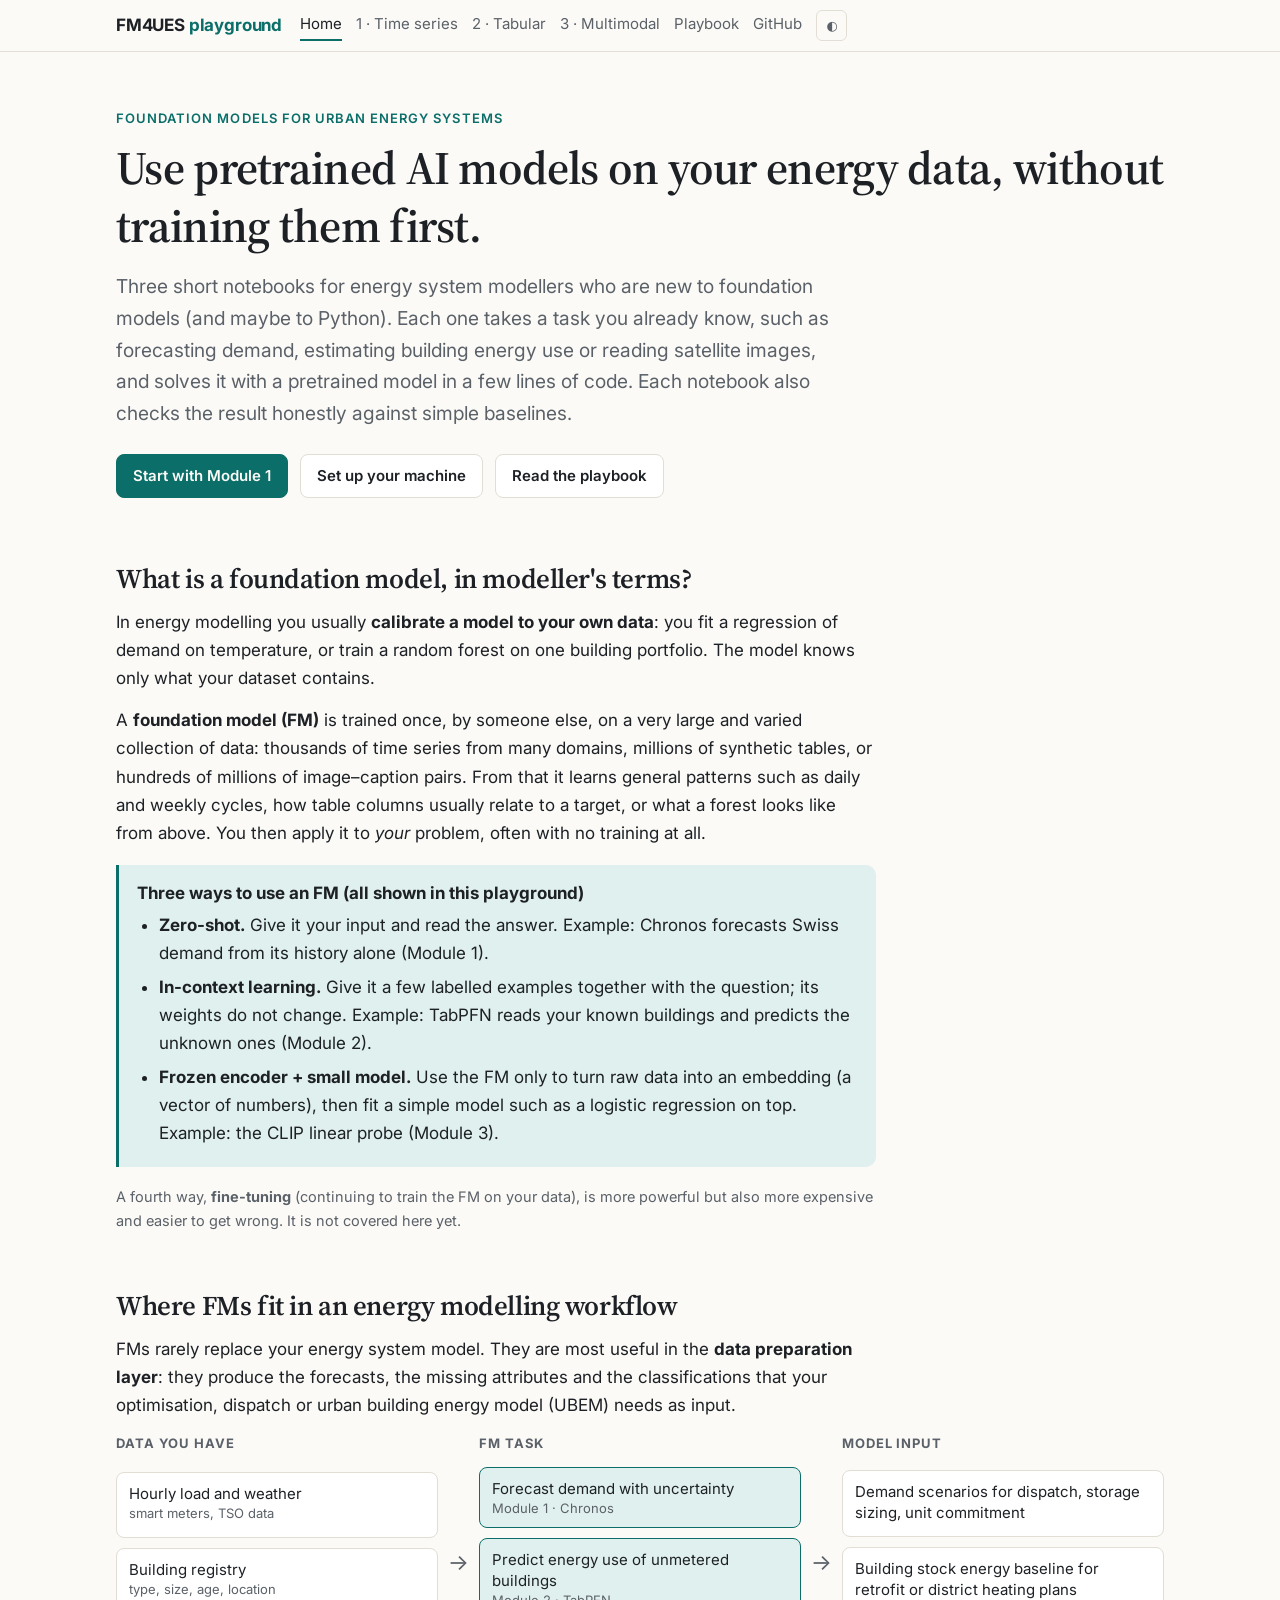
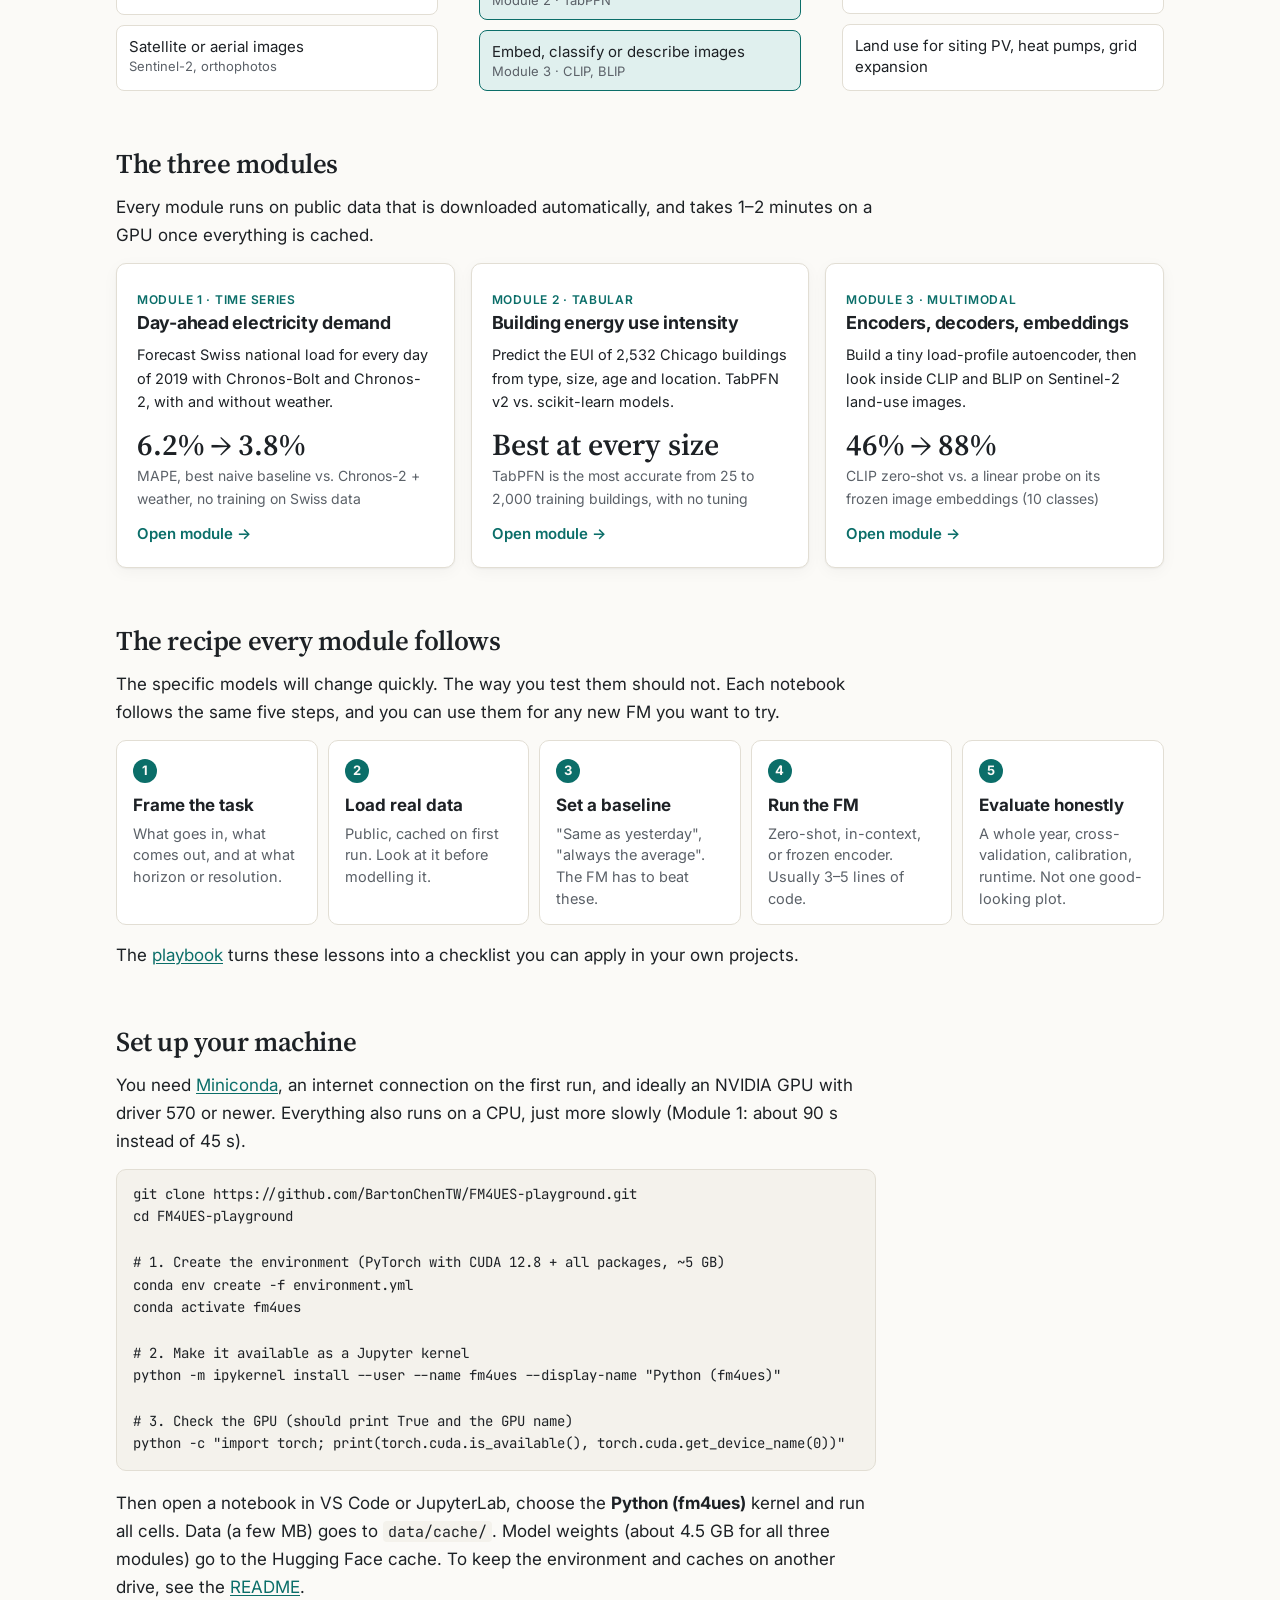
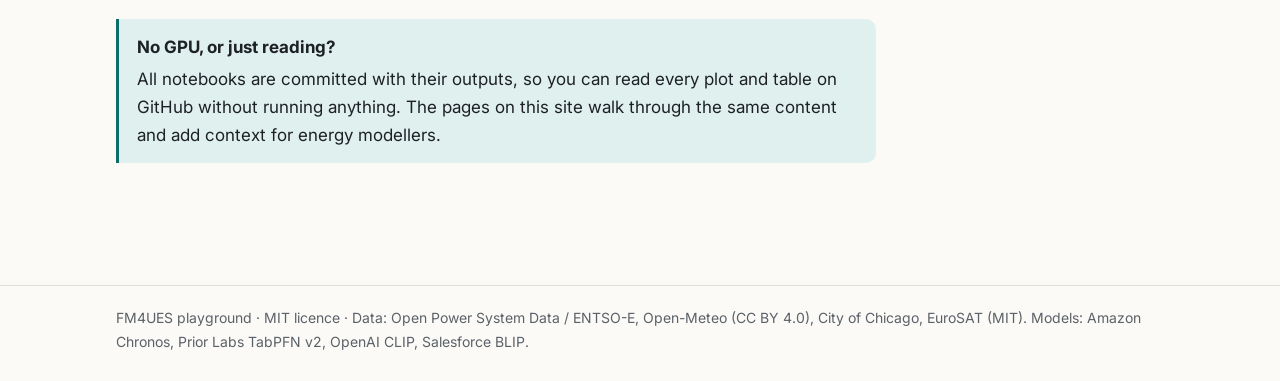
==== docs/index.html @ 411384bd "Add GitHub Pages site: guided walkthrough of all modules for energy system modellers - docs/index.ht" ====
<!doctype html>
<html lang="en">
<head>
<meta charset="utf-8">
<meta name="viewport" content="width=device-width, initial-scale=1">
<title>FM4UES Playground</title>
<meta name="description" content="A hands-on introduction to foundation models for energy system modellers: time-series forecasting, tabular prediction and multimodal encoders, with runnable notebooks on real energy data.">
<link rel="preconnect" href="https://fonts.googleapis.com">
<link rel="preconnect" href="https://fonts.gstatic.com" crossorigin>
<link href="https://fonts.googleapis.com/css2?family=Inter:wght@400;600;700&family=JetBrains+Mono:wght@400;600&family=Source+Serif+4:opsz,wght@8..60,600&display=swap" rel="stylesheet">
<link rel="stylesheet" href="assets/style.css">
<script src="assets/site.js"></script>
</head>
<body>

<header class="site-header">
  <div class="inner">
    <a class="brand" href="index.html">FM4UES <span>playground</span></a>
    <nav class="site-nav">
      <a href="index.html" aria-current="page">Home</a>
      <a href="module1.html">1 · Time series</a>
      <a href="module2.html">2 · Tabular</a>
      <a href="module3.html">3 · Multimodal</a>
      <a href="playbook.html">Playbook</a>
      <a class="gh" href="https://github.com/BartonChenTW/FM4UES-playground">GitHub</a>
      <button class="theme-toggle" type="button" aria-label="Toggle dark mode">◐</button>
    </nav>
  </div>
</header>

<main>

<div class="hero">
  <p class="eyebrow">Foundation models for urban energy systems</p>
  <h1>Use pretrained AI models on your energy data, without training them first.</h1>
  <p class="lede">
    Three short notebooks for energy system modellers who are new to foundation models (and maybe to Python).
    Each one takes a task you already know, such as forecasting demand, estimating building energy use or reading
    satellite images, and solves it with a pretrained model in a few lines of code. Each notebook also checks the
    result honestly against simple baselines.
  </p>
  <div class="actions">
    <a class="btn primary" href="module1.html">Start with Module 1</a>
    <a class="btn" href="#setup">Set up your machine</a>
    <a class="btn" href="playbook.html">Read the playbook</a>
  </div>
</div>

<section class="prose">
  <h2>What is a foundation model, in modeller's terms?</h2>
  <p>
    In energy modelling you usually <strong>calibrate a model to your own data</strong>: you fit a regression of demand
    on temperature, or train a random forest on one building portfolio. The model knows only what your dataset contains.
  </p>
  <p>
    A <strong>foundation model (FM)</strong> is trained once, by someone else, on a very large and varied collection of data:
    thousands of time series from many domains, millions of synthetic tables, or hundreds of millions of image–caption pairs.
    From that it learns general patterns such as daily and weekly cycles, how table columns usually relate to a target,
    or what a forest looks like from above. You then apply it to <em>your</em> problem, often with no training at all.
  </p>
  <div class="concept">
    <strong>Three ways to use an FM (all shown in this playground)</strong>
    <ul style="margin-bottom:0">
      <li><b>Zero-shot.</b> Give it your input and read the answer. Example: Chronos forecasts Swiss demand from its history alone (Module 1).</li>
      <li><b>In-context learning.</b> Give it a few labelled examples together with the question; its weights do not change. Example: TabPFN reads your known buildings and predicts the unknown ones (Module 2).</li>
      <li><b>Frozen encoder + small model.</b> Use the FM only to turn raw data into an embedding (a vector of numbers), then fit a simple model such as a logistic regression on top. Example: the CLIP linear probe (Module 3).</li>
    </ul>
  </div>
  <p class="muted small">
    A fourth way, <b>fine-tuning</b> (continuing to train the FM on your data), is more powerful but also more expensive and
    easier to get wrong. It is not covered here yet.
  </p>
</section>

<section>
  <h2>Where FMs fit in an energy modelling workflow</h2>
  <p class="prose">
    FMs rarely replace your energy system model. They are most useful in the <strong>data preparation layer</strong>:
    they produce the forecasts, the missing attributes and the classifications that your optimisation, dispatch or
    urban building energy model (UBEM) needs as input.
  </p>
  <div class="pipeline" role="img" aria-label="Raw data flows into foundation model tasks, which produce inputs for energy system models">
    <div class="col">
      <h4>Data you have</h4>
      <div class="box">Hourly load and weather<small>smart meters, TSO data</small></div>
      <div class="box">Building registry<small>type, size, age, location</small></div>
      <div class="box">Satellite or aerial images<small>Sentinel-2, orthophotos</small></div>
    </div>
    <div class="arrow">→</div>
    <div class="col">
      <h4>FM task</h4>
      <div class="box fm">Forecast demand with uncertainty<small>Module 1 · Chronos</small></div>
      <div class="box fm">Predict energy use of unmetered buildings<small>Module 2 · TabPFN</small></div>
      <div class="box fm">Embed, classify or describe images<small>Module 3 · CLIP, BLIP</small></div>
    </div>
    <div class="arrow">→</div>
    <div class="col">
      <h4>Model input</h4>
      <div class="box">Demand scenarios for dispatch, storage sizing, unit commitment</div>
      <div class="box">Building stock energy baseline for retrofit or district heating plans</div>
      <div class="box">Land use for siting PV, heat pumps, grid expansion</div>
    </div>
  </div>
</section>

<section>
  <h2>The three modules</h2>
  <p class="prose">Every module runs on public data that is downloaded automatically, and takes 1–2 minutes on a GPU once everything is cached.</p>
  <div class="grid cols-3">
    <a class="card" href="module1.html">
      <span class="tag">Module 1 · Time series</span>
      <h3>Day-ahead electricity demand</h3>
      <p class="small">Forecast Swiss national load for every day of 2019 with Chronos-Bolt and Chronos-2, with and without weather.</p>
      <div class="stat">6.2% → 3.8%</div>
      <div class="stat-label">MAPE, best naive baseline vs. Chronos-2 + weather, no training on Swiss data</div>
      <div class="more">Open module →</div>
    </a>
    <a class="card" href="module2.html">
      <span class="tag">Module 2 · Tabular</span>
      <h3>Building energy use intensity</h3>
      <p class="small">Predict the EUI of 2,532 Chicago buildings from type, size, age and location. TabPFN v2 vs. scikit-learn models.</p>
      <div class="stat">Best at every size</div>
      <div class="stat-label">TabPFN is the most accurate from 25 to 2,000 training buildings, with no tuning</div>
      <div class="more">Open module →</div>
    </a>
    <a class="card" href="module3.html">
      <span class="tag">Module 3 · Multimodal</span>
      <h3>Encoders, decoders, embeddings</h3>
      <p class="small">Build a tiny load-profile autoencoder, then look inside CLIP and BLIP on Sentinel-2 land-use images.</p>
      <div class="stat">46% → 88%</div>
      <div class="stat-label">CLIP zero-shot vs. a linear probe on its frozen image embeddings (10 classes)</div>
      <div class="more">Open module →</div>
    </a>
  </div>
</section>

<section>
  <h2>The recipe every module follows</h2>
  <p class="prose">
    The specific models will change quickly. The way you test them should not. Each notebook follows the same five steps,
    and you can use them for any new FM you want to try.
  </p>
  <div class="flow">
    <div class="step"><b>Frame the task</b><span>What goes in, what comes out, and at what horizon or resolution.</span></div>
    <div class="step"><b>Load real data</b><span>Public, cached on first run. Look at it before modelling it.</span></div>
    <div class="step"><b>Set a baseline</b><span>"Same as yesterday", "always the average". The FM has to beat these.</span></div>
    <div class="step"><b>Run the FM</b><span>Zero-shot, in-context, or frozen encoder. Usually 3–5 lines of code.</span></div>
    <div class="step"><b>Evaluate honestly</b><span>A whole year, cross-validation, calibration, runtime. Not one good-looking plot.</span></div>
  </div>
  <p class="prose" style="margin-top:16px">The <a href="playbook.html">playbook</a> turns these lessons into a checklist you can apply in your own projects.</p>
</section>

<section id="setup" class="prose">
  <h2>Set up your machine</h2>
  <p>
    You need <a href="https://docs.conda.io/en/latest/miniconda.html">Miniconda</a>, an internet connection on the first run, and ideally an
    NVIDIA GPU with driver 570 or newer. Everything also runs on a CPU, just more slowly (Module 1: about 90 s instead of 45 s).
  </p>
  <pre><code class="language-bash">git clone https://github.com/BartonChenTW/FM4UES-playground.git
cd FM4UES-playground

# 1. Create the environment (PyTorch with CUDA 12.8 + all packages, ~5 GB)
conda env create -f environment.yml
conda activate fm4ues

# 2. Make it available as a Jupyter kernel
python -m ipykernel install --user --name fm4ues --display-name "Python (fm4ues)"

# 3. Check the GPU (should print True and the GPU name)
python -c "import torch; print(torch.cuda.is_available(), torch.cuda.get_device_name(0))"</code></pre>
  <p>
    Then open a notebook in VS Code or JupyterLab, choose the <b>Python (fm4ues)</b> kernel and run all cells.
    Data (a few MB) goes to <code>data/cache/</code>. Model weights (about 4.5 GB for all three modules) go to the
    Hugging Face cache. To keep the environment and caches on another drive, see the
    <a href="https://github.com/BartonChenTW/FM4UES-playground#keeping-everything-on-a-data-drive-optional">README</a>.
  </p>
  <div class="concept">
    <strong>No GPU, or just reading?</strong>
    <p>All notebooks are committed with their outputs, so you can read every plot and table on GitHub without running anything.
    The pages on this site walk through the same content and add context for energy modellers.</p>
  </div>
</section>

</main>

<footer>
  <div class="inner">
    FM4UES playground · MIT licence · Data: Open Power System Data / ENTSO-E, Open-Meteo (CC BY 4.0), City of Chicago, EuroSAT (MIT).
    Models: Amazon Chronos, Prior Labs TabPFN v2, OpenAI CLIP, Salesforce BLIP.
  </div>
</footer>

</body>
</html>
---- docs/assets/style.css ----
/* FM4UES playground – site styles. Plain CSS, no build step. */

:root {
  --bg: #fbfaf7;
  --surface: #ffffff;
  --surface-2: #f2f0ea;
  --text: #1d2125;
  --muted: #5b6168;
  --border: #e2ded4;
  --accent: #0b6e69;        /* teal: links, highlights */
  --accent-soft: #e0f0ee;
  --warn: #9a5b00;
  --warn-soft: #fbf0dc;
  --good: #2d6a2d;
  --code-bg: #f4f2ec;
  --fig-bg: #ffffff;
  --shadow: 0 1px 2px rgba(20, 20, 20, .05), 0 4px 16px rgba(20, 20, 20, .04);
  --radius: 10px;
  --sans: "Inter", system-ui, -apple-system, "Segoe UI", Roboto, "Helvetica Neue", Arial, sans-serif;
  --serif: "Source Serif 4", Georgia, "Times New Roman", serif;
  --mono: "JetBrains Mono", ui-monospace, SFMono-Regular, Consolas, "Liberation Mono", monospace;
  color-scheme: light;
}

@media (prefers-color-scheme: dark) {
  :root:not([data-theme="light"]) {
    --bg: #14171a;
    --surface: #1b1f23;
    --surface-2: #22272c;
    --text: #e6e4df;
    --muted: #a0a6ad;
    --border: #2f353b;
    --accent: #5cc7bd;
    --accent-soft: #173431;
    --warn: #e8b35c;
    --warn-soft: #33291a;
    --good: #8fd18f;
    --code-bg: #1f2428;
    --fig-bg: #f7f7f5;
    --shadow: none;
    color-scheme: dark;
  }
}

:root[data-theme="dark"] {
  --bg: #14171a;
  --surface: #1b1f23;
  --surface-2: #22272c;
  --text: #e6e4df;
  --muted: #a0a6ad;
  --border: #2f353b;
  --accent: #5cc7bd;
  --accent-soft: #173431;
  --warn: #e8b35c;
  --warn-soft: #33291a;
  --good: #8fd18f;
  --code-bg: #1f2428;
  --fig-bg: #f7f7f5;
  --shadow: none;
  color-scheme: dark;
}

* { box-sizing: border-box; }

html { -webkit-text-size-adjust: 100%; }

body {
  margin: 0;
  background: var(--bg);
  color: var(--text);
  font-family: var(--sans);
  font-size: 17px;
  line-height: 1.65;
}

a { color: var(--accent); text-underline-offset: 2px; }
a:hover { text-decoration-thickness: 2px; }

img { max-width: 100%; height: auto; display: block; }

/* ---------- Header / nav ---------- */

.site-header {
  position: sticky; top: 0; z-index: 10;
  background: color-mix(in srgb, var(--bg) 92%, transparent);
  backdrop-filter: blur(8px);
  border-bottom: 1px solid var(--border);
}
.site-header .inner {
  max-width: 1080px; margin: 0 auto; padding: 10px 16px;
  display: flex; align-items: center; gap: 18px; flex-wrap: wrap;
}
.brand { font-weight: 700; color: var(--text); text-decoration: none; letter-spacing: -.01em; }
.brand span { color: var(--accent); }
.site-nav { display: flex; gap: 4px 14px; flex-wrap: wrap; font-size: 15px; }
.site-nav a { color: var(--muted); text-decoration: none; padding: 2px 0; border-bottom: 2px solid transparent; }
.site-nav a:hover { color: var(--text); }
.site-nav a[aria-current="page"] { color: var(--text); border-bottom-color: var(--accent); }
.site-nav .gh { margin-left: auto; }

/* ---------- Layout ---------- */

main { max-width: 1080px; margin: 0 auto; padding: 0 16px 64px; }
.prose { max-width: 760px; }
section { margin-top: 56px; }

h1, h2, h3 { line-height: 1.25; letter-spacing: -.015em; }
h1 { font-family: var(--serif); font-size: clamp(2rem, 4.5vw, 2.9rem); font-weight: 600; margin: 0 0 16px; }
h2 { font-family: var(--serif); font-size: 1.7rem; font-weight: 600; margin: 0 0 12px; }
h3 { font-size: 1.12rem; margin: 28px 0 8px; }
p { margin: 0 0 14px; }
ul, ol { padding-left: 1.3em; margin: 0 0 14px; }
li { margin-bottom: 6px; }

.eyebrow {
  font-size: 13px; font-weight: 600; letter-spacing: .08em; text-transform: uppercase;
  color: var(--accent); margin: 0 0 10px;
}
.lede { font-size: 1.2rem; color: var(--muted); max-width: 720px; }

.hero { padding: 56px 0 8px; }
.hero .actions { display: flex; gap: 12px; flex-wrap: wrap; margin-top: 24px; }

.btn {
  display: inline-block; padding: 9px 16px; border-radius: 8px; font-weight: 600; font-size: 15px;
  text-decoration: none; border: 1px solid var(--border); color: var(--text); background: var(--surface);
}
.btn.primary { background: var(--accent); border-color: var(--accent); color: var(--bg); }
.btn:hover { filter: brightness(1.05); }

/* ---------- Cards and grids ---------- */

.grid { display: grid; gap: 16px; }
.grid.cols-3 { grid-template-columns: repeat(auto-fit, minmax(260px, 1fr)); }
.grid.cols-2 { grid-template-columns: repeat(auto-fit, minmax(300px, 1fr)); }

.card {
  background: var(--surface); border: 1px solid var(--border); border-radius: var(--radius);
  padding: 20px; box-shadow: var(--shadow);
}
.card h3 { margin-top: 0; }
.card p:last-child { margin-bottom: 0; }
a.card { color: inherit; text-decoration: none; display: block; transition: border-color .15s; }
a.card:hover { border-color: var(--accent); }
.card .tag { font-size: 12px; font-weight: 600; letter-spacing: .06em; text-transform: uppercase; color: var(--accent); }
.card .stat { font-family: var(--serif); font-size: 1.9rem; font-weight: 600; line-height: 1.1; margin: 10px 0 2px; }
.card .stat-label { font-size: 14px; color: var(--muted); }
.card .more { margin-top: 12px; font-weight: 600; color: var(--accent); font-size: 15px; }

/* Concept boxes */
.concept {
  border-left: 3px solid var(--accent); background: var(--accent-soft);
  padding: 14px 18px; border-radius: 0 var(--radius) var(--radius) 0; margin: 18px 0;
}
.concept strong:first-child { display: block; margin-bottom: 4px; }
.pitfall {
  border-left: 3px solid var(--warn); background: var(--warn-soft);
  padding: 14px 18px; border-radius: 0 var(--radius) var(--radius) 0; margin: 18px 0;
}
.pitfall strong:first-child { display: block; margin-bottom: 4px; color: var(--warn); }
.concept p:last-child, .pitfall p:last-child { margin-bottom: 0; }

/* Workflow strip */
.flow { display: grid; grid-template-columns: repeat(auto-fit, minmax(170px, 1fr)); gap: 10px; counter-reset: step; }
.flow .step {
  background: var(--surface); border: 1px solid var(--border); border-radius: var(--radius); padding: 14px 16px;
  counter-increment: step; position: relative;
}
.flow .step::before {
  content: counter(step); display: inline-grid; place-items: center; width: 24px; height: 24px; border-radius: 50%;
  background: var(--accent); color: var(--bg); font-weight: 700; font-size: 13px; margin-bottom: 8px;
}
.flow .step b { display: block; margin-bottom: 4px; }
.flow .step span { font-size: 14.5px; color: var(--muted); line-height: 1.5; display: block; }

/* Pipeline diagram (where FMs fit) */
.pipeline { display: grid; grid-template-columns: 1fr auto 1fr auto 1fr; gap: 10px; align-items: stretch; }
.pipeline .col { display: grid; gap: 10px; }
.pipeline .col h4 { margin: 0 0 2px; font-size: 13px; text-transform: uppercase; letter-spacing: .07em; color: var(--muted); }
.pipeline .box { background: var(--surface); border: 1px solid var(--border); border-radius: 8px; padding: 10px 12px; font-size: 15px; line-height: 1.4; }
.pipeline .box small { display: block; color: var(--muted); font-size: 13px; }
.pipeline .box.fm { border-color: var(--accent); background: var(--accent-soft); }
.pipeline .arrow { display: grid; place-items: center; color: var(--muted); font-size: 22px; }
@media (max-width: 760px) {
  .pipeline { grid-template-columns: 1fr; }
  .pipeline .arrow { transform: rotate(90deg); padding: 2px 0; }
}

/* ---------- Tables ---------- */

.table-wrap { overflow-x: auto; margin: 16px 0 20px; border: 1px solid var(--border); border-radius: var(--radius); background: var(--surface); }
table { border-collapse: collapse; width: 100%; font-size: 15.5px; }
th, td { padding: 9px 14px; text-align: left; border-bottom: 1px solid var(--border); vertical-align: top; }
th { background: var(--surface-2); font-weight: 600; font-size: 14px; }
tr:last-child td { border-bottom: none; }
td.num, th.num { text-align: right; font-variant-numeric: tabular-nums; white-space: nowrap; }
tr.best td { font-weight: 700; }
tr.baseline td { color: var(--muted); }

/* ---------- Code ---------- */

code { font-family: var(--mono); font-size: .88em; background: var(--code-bg); padding: 1px 5px; border-radius: 4px; }
pre {
  background: var(--code-bg); border: 1px solid var(--border); border-radius: var(--radius);
  padding: 14px 16px; overflow-x: auto; font-size: 14px; line-height: 1.55; margin: 14px 0 18px;
}
pre code { background: none; padding: 0; font-size: inherit; }
pre code.hljs { background: transparent; padding: 0; }
.code-title { font-size: 13px; color: var(--muted); margin: 18px 0 -10px; font-family: var(--mono); }

/* ---------- Figures ---------- */

figure { margin: 22px 0; }
figure .frame { background: var(--fig-bg); border: 1px solid var(--border); border-radius: var(--radius); padding: 10px; }
figure.narrow { max-width: 620px; }
figcaption { font-size: 14.5px; color: var(--muted); margin-top: 8px; line-height: 1.5; }

/* ---------- Module page bits ---------- */

.facts { display: grid; grid-template-columns: repeat(auto-fit, minmax(170px, 1fr)); gap: 10px; margin: 22px 0; }
.facts div { background: var(--surface); border: 1px solid var(--border); border-radius: 8px; padding: 10px 14px; }
.facts dt { font-size: 12.5px; text-transform: uppercase; letter-spacing: .06em; color: var(--muted); }
.facts dd { margin: 2px 0 0; font-weight: 600; font-size: 15.5px; }

.toc { font-size: 15px; background: var(--surface); border: 1px solid var(--border); border-radius: var(--radius); padding: 14px 18px; }
.toc ol { margin: 6px 0 0; }
.toc li { margin-bottom: 2px; }

.pager { display: flex; justify-content: space-between; gap: 12px; flex-wrap: wrap; margin-top: 64px; padding-top: 20px; border-top: 1px solid var(--border); }
.pager a { text-decoration: none; font-weight: 600; }
.pager small { display: block; color: var(--muted); font-weight: 400; font-size: 13px; }

.checklist { list-style: none; padding: 0; }
.checklist li { padding-left: 30px; position: relative; margin-bottom: 12px; }
.checklist li::before {
  content: "✓"; position: absolute; left: 0; top: 1px; width: 20px; height: 20px; border-radius: 4px;
  border: 1.5px solid var(--accent); color: var(--accent); font-size: 13px; font-weight: 700;
  display: grid; place-items: center;
}

.muted { color: var(--muted); }
.small { font-size: 14.5px; }

footer { border-top: 1px solid var(--border); margin-top: 40px; }
footer .inner { max-width: 1080px; margin: 0 auto; padding: 20px 16px 40px; font-size: 14px; color: var(--muted); }

.theme-toggle {
  background: none; border: 1px solid var(--border); border-radius: 6px; color: var(--muted);
  font: inherit; font-size: 13px; padding: 3px 9px; cursor: pointer;
}

/* Syntax colours for highlight.js, driven by the site tokens so they follow light/dark */
:root { --hl-kw: #8a3ffc; --hl-str: #2d6a2d; --hl-num: #b15c00; --hl-com: #7a7f85; --hl-fn: #0b5cad; }
@media (prefers-color-scheme: dark) { :root:not([data-theme="light"]) { --hl-kw: #c4a5ff; --hl-str: #9ad39a; --hl-num: #f0b46a; --hl-com: #8a9097; --hl-fn: #7cb8f2; } }
:root[data-theme="dark"] { --hl-kw: #c4a5ff; --hl-str: #9ad39a; --hl-num: #f0b46a; --hl-com: #8a9097; --hl-fn: #7cb8f2; }
.hljs-keyword, .hljs-built_in, .hljs-literal { color: var(--hl-kw); }
.hljs-string { color: var(--hl-str); }
.hljs-number { color: var(--hl-num); }
.hljs-comment { color: var(--hl-com); font-style: italic; }
.hljs-title, .hljs-title.function_ { color: var(--hl-fn); }
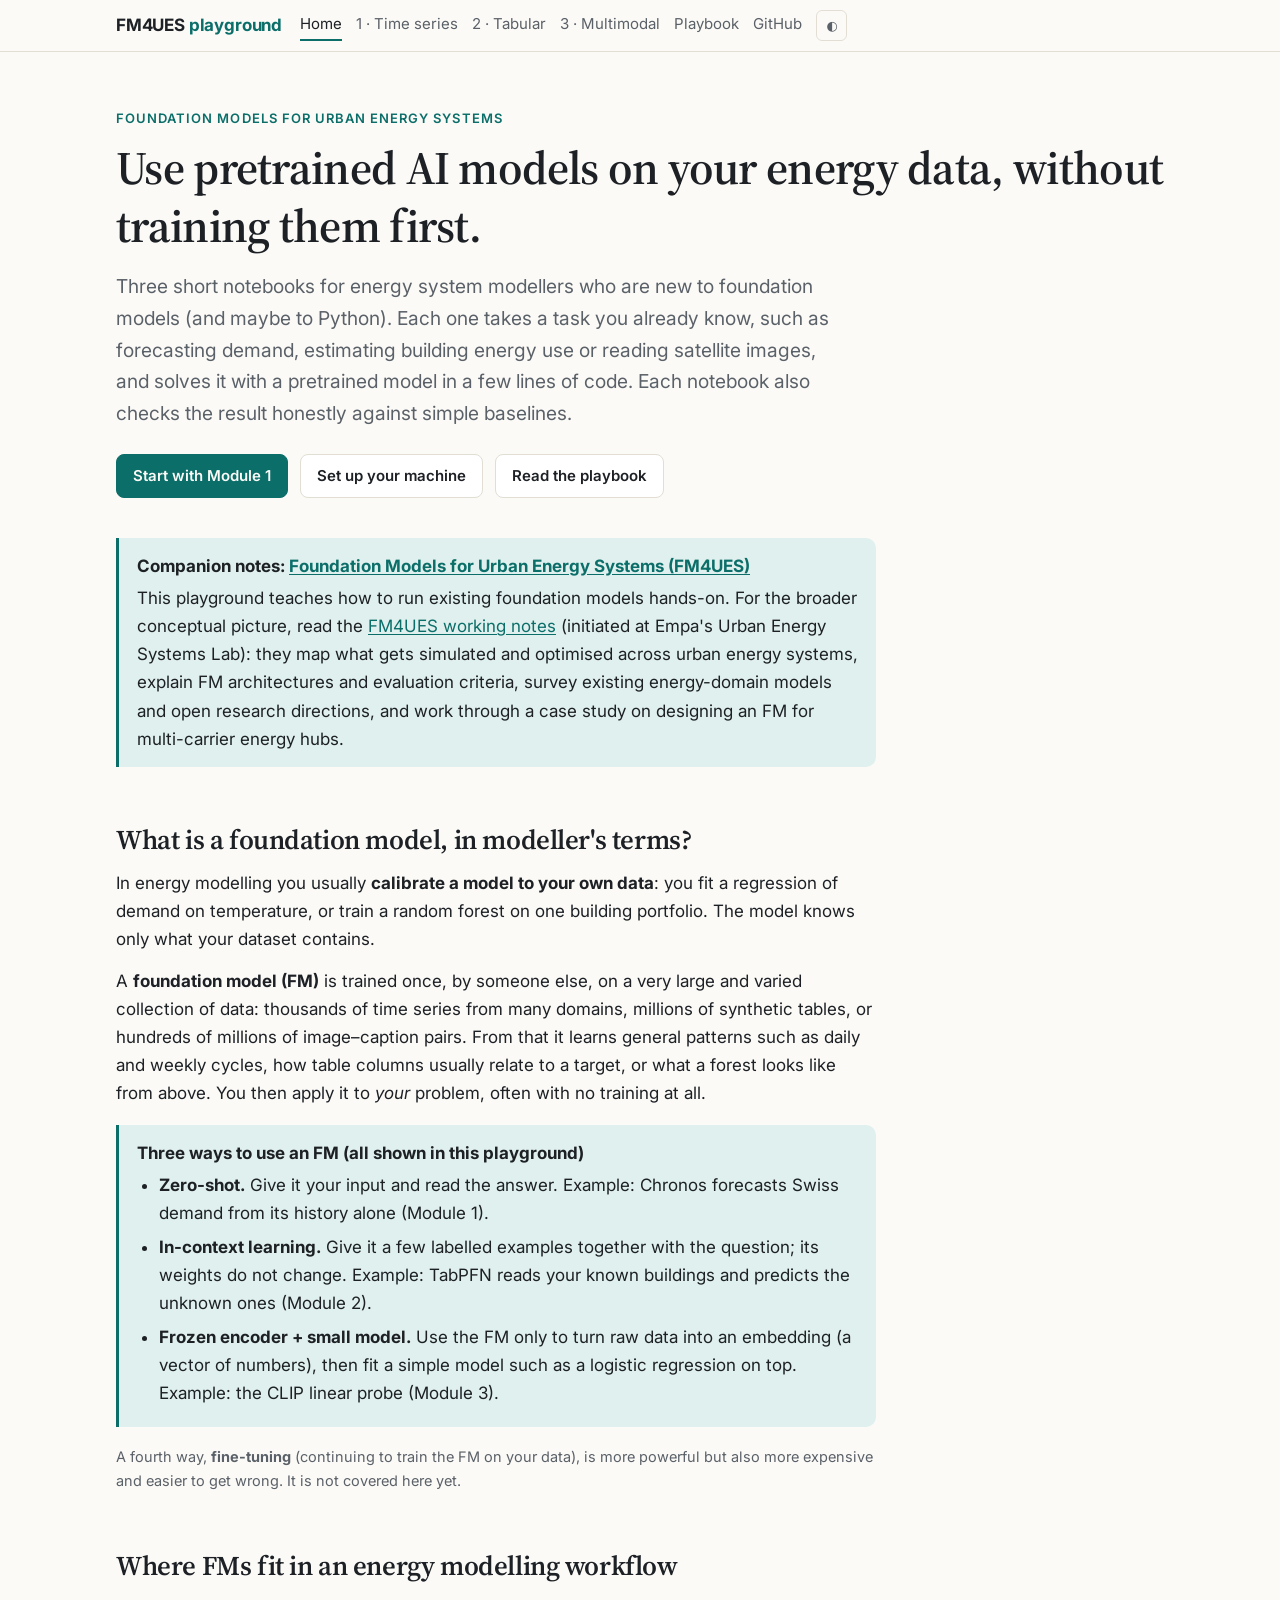
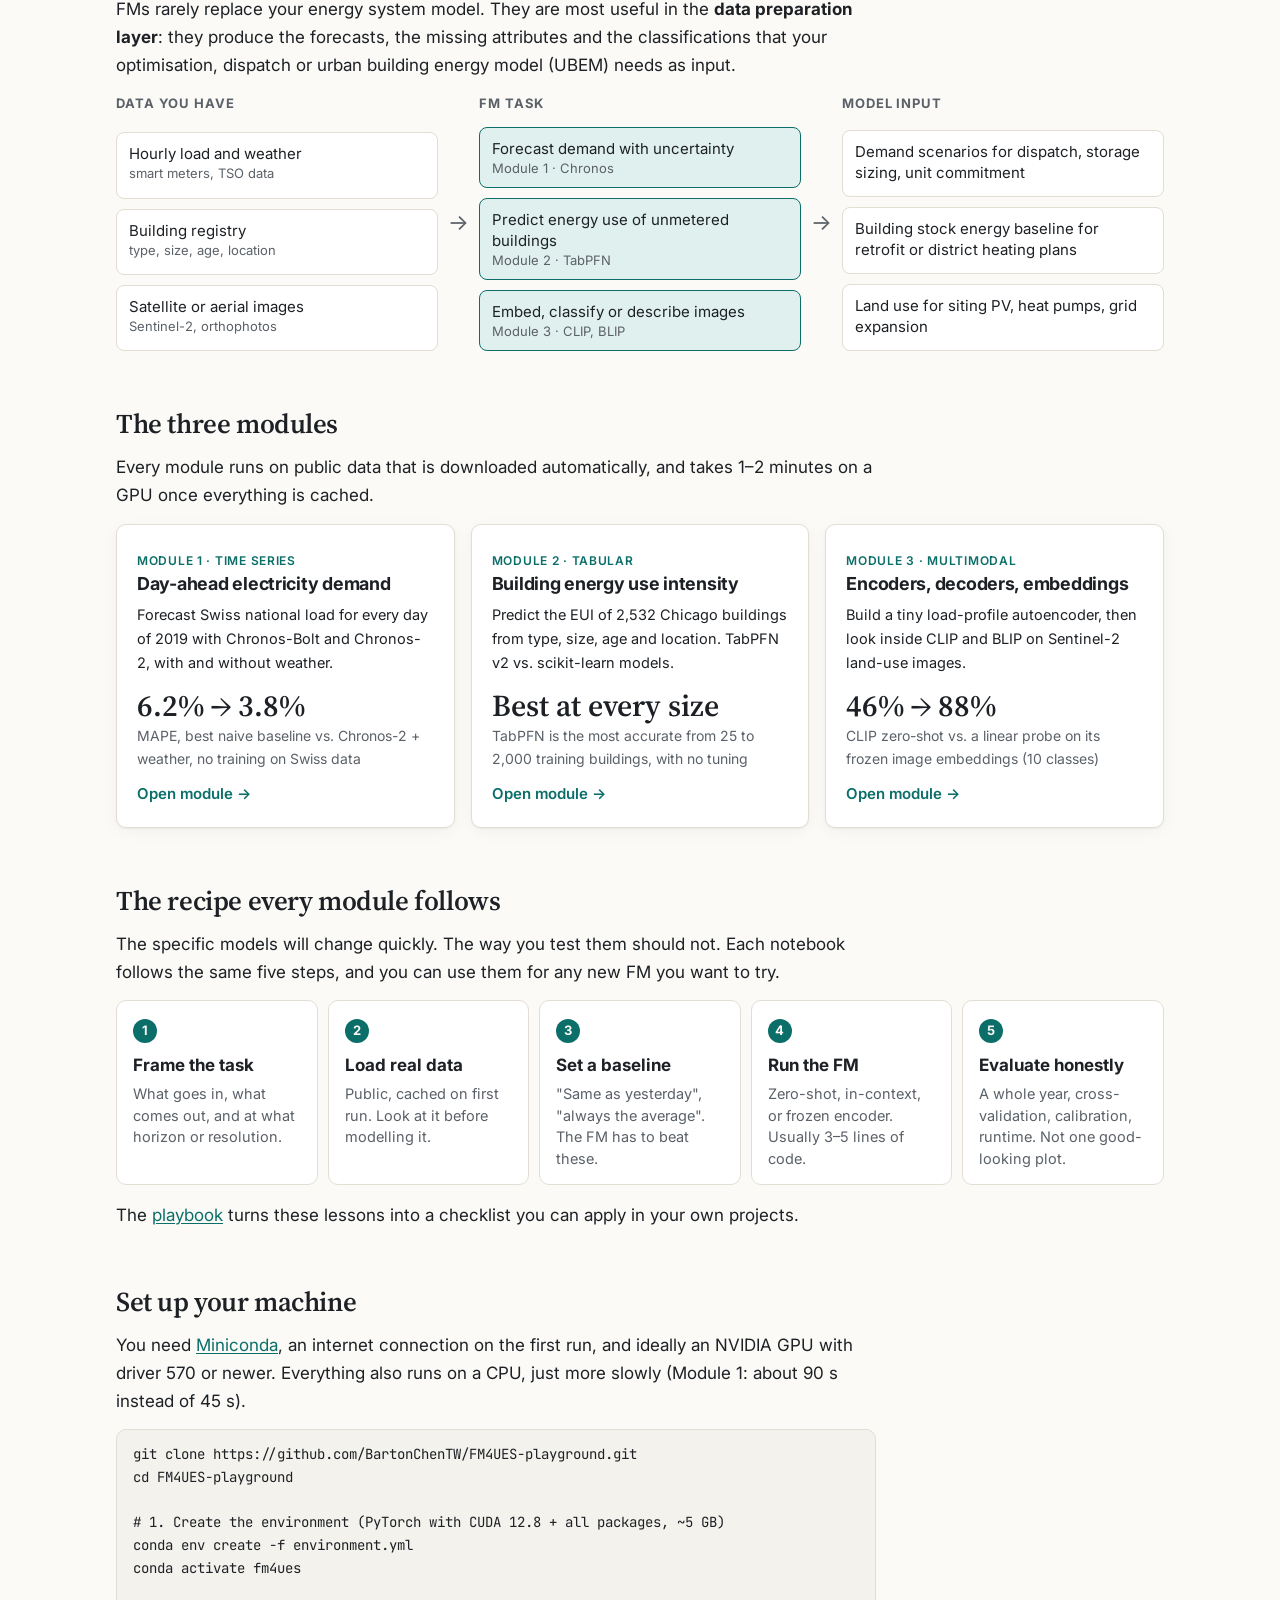
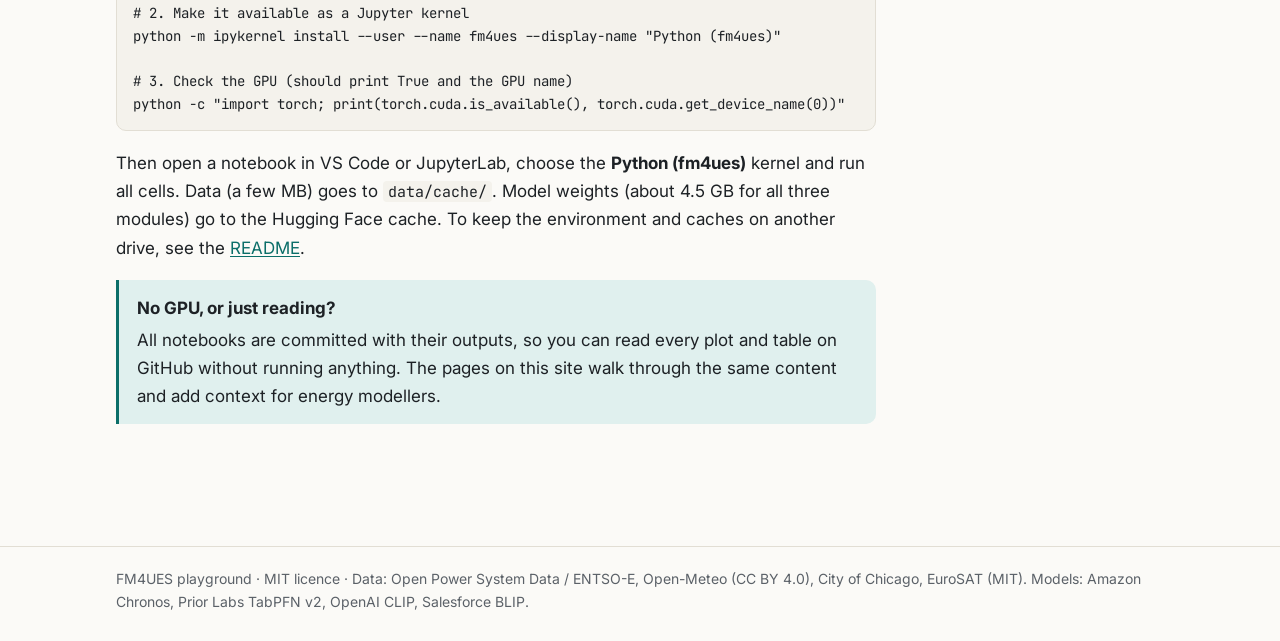
==== commit 3d30297f: "Add FM4UES companion notes link and intro to site home" ====
--- a/docs/index.html
+++ b/docs/index.html
@@ -45,6 +45,19 @@
     <a class="btn" href="playbook.html">Read the playbook</a>
   </div>
 </div>
+
+<section class="prose" style="margin-top:32px">
+  <div class="concept">
+    <strong>Companion notes: <a href="https://bartonchentw.github.io/FM4UES/">Foundation Models for Urban Energy Systems (FM4UES)</a></strong>
+    <p>
+      This playground teaches how to run existing foundation models hands-on. For the broader conceptual picture,
+      read the <a href="https://bartonchentw.github.io/FM4UES/">FM4UES working notes</a> (initiated at Empa's Urban Energy Systems Lab):
+      they map what gets simulated and optimised across urban energy systems, explain FM architectures and evaluation criteria,
+      survey existing energy-domain models and open research directions, and work through a case study on designing an FM for
+      multi-carrier energy hubs.
+    </p>
+  </div>
+</section>
 
 <section class="prose">
   <h2>What is a foundation model, in modeller's terms?</h2>
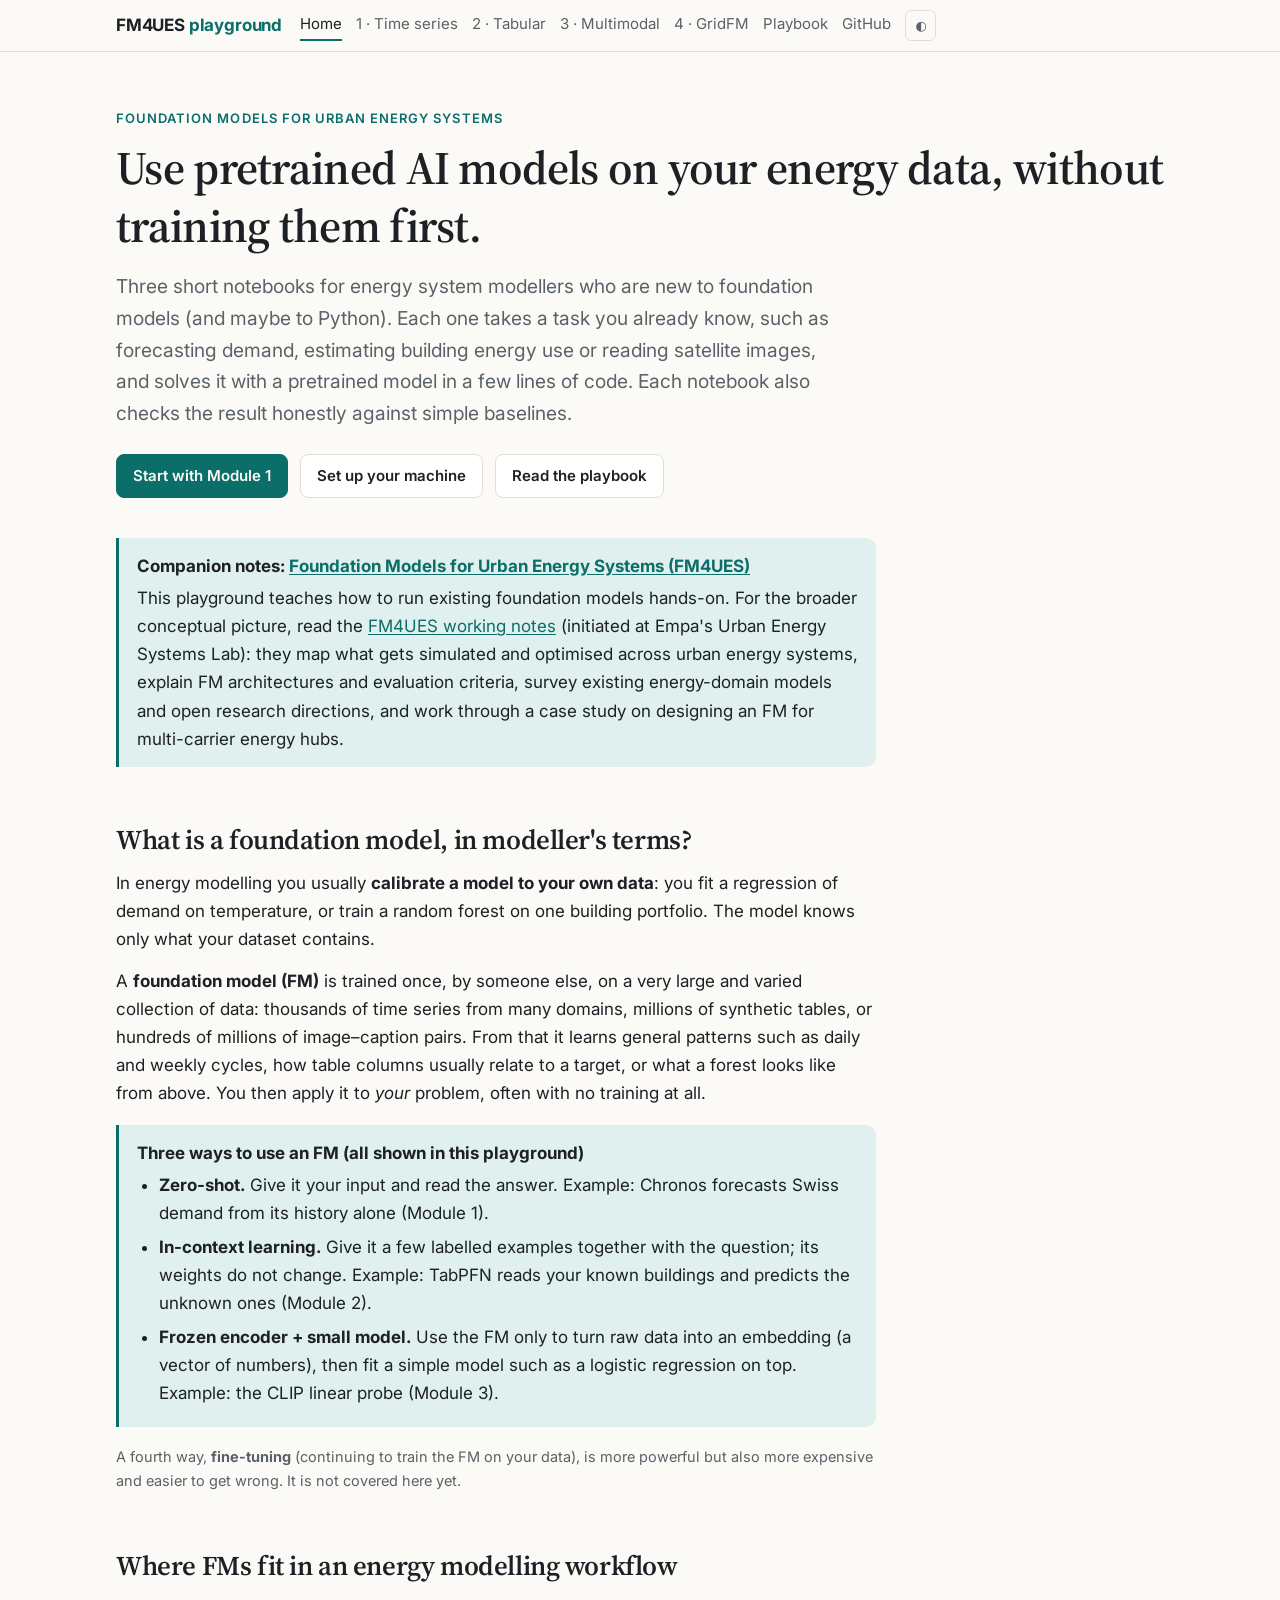
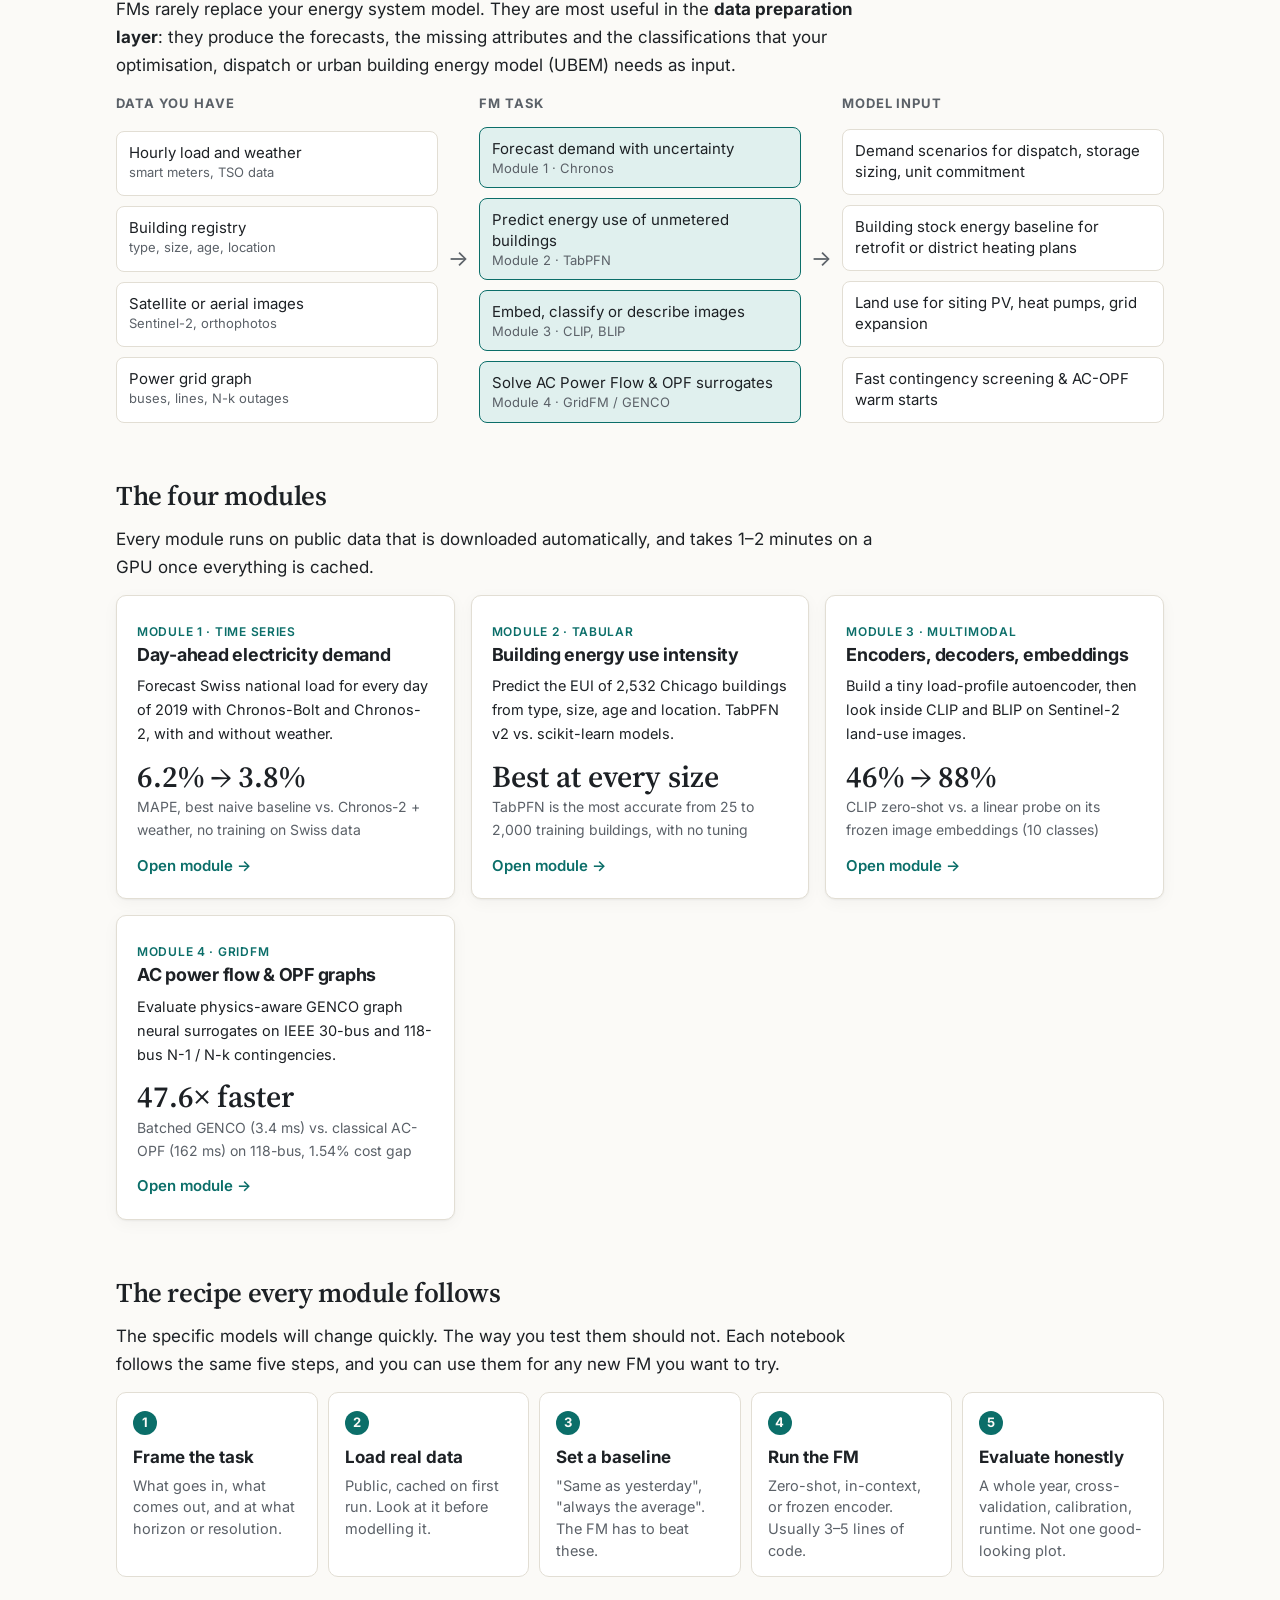
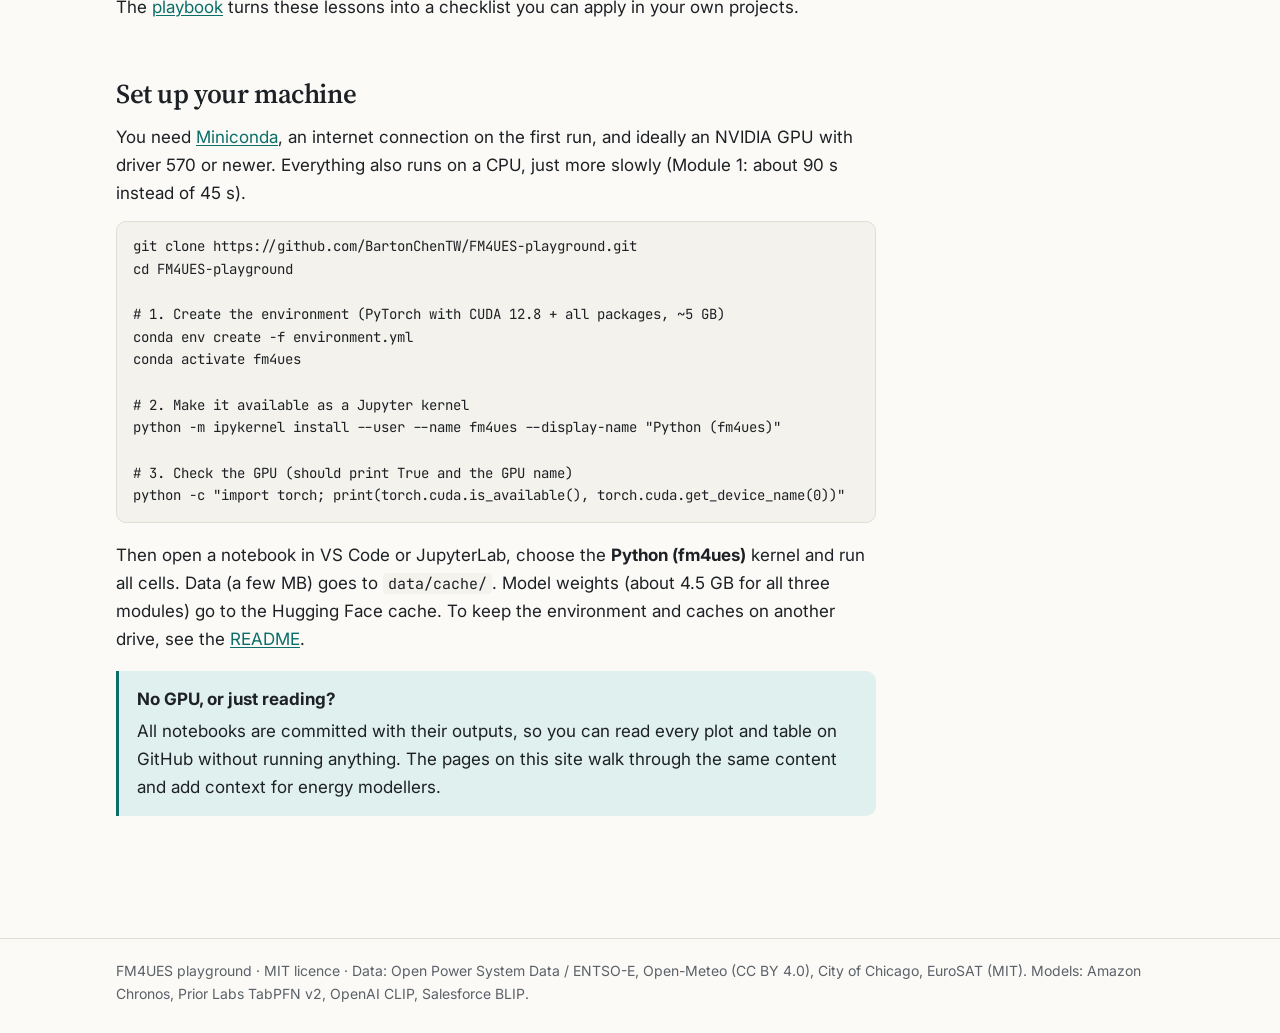
==== commit 61912b92: "Phase 3: add Module 4 GridFM/GENCO PF & OPF contingency benchmark and docs" ====
--- a/docs/index.html
+++ b/docs/index.html
@@ -21,6 +21,7 @@
       <a href="module1.html">1 · Time series</a>
       <a href="module2.html">2 · Tabular</a>
       <a href="module3.html">3 · Multimodal</a>
+      <a href="module4.html">4 · GridFM</a>
       <a href="playbook.html">Playbook</a>
       <a class="gh" href="https://github.com/BartonChenTW/FM4UES-playground">GitHub</a>
       <button class="theme-toggle" type="button" aria-label="Toggle dark mode">◐</button>
@@ -98,6 +99,7 @@
       <div class="box">Hourly load and weather<small>smart meters, TSO data</small></div>
       <div class="box">Building registry<small>type, size, age, location</small></div>
       <div class="box">Satellite or aerial images<small>Sentinel-2, orthophotos</small></div>
+      <div class="box">Power grid graph<small>buses, lines, N-k outages</small></div>
     </div>
     <div class="arrow">→</div>
     <div class="col">
@@ -105,6 +107,7 @@
       <div class="box fm">Forecast demand with uncertainty<small>Module 1 · Chronos</small></div>
       <div class="box fm">Predict energy use of unmetered buildings<small>Module 2 · TabPFN</small></div>
       <div class="box fm">Embed, classify or describe images<small>Module 3 · CLIP, BLIP</small></div>
+      <div class="box fm">Solve AC Power Flow &amp; OPF surrogates<small>Module 4 · GridFM / GENCO</small></div>
     </div>
     <div class="arrow">→</div>
     <div class="col">
@@ -112,14 +115,15 @@
       <div class="box">Demand scenarios for dispatch, storage sizing, unit commitment</div>
       <div class="box">Building stock energy baseline for retrofit or district heating plans</div>
       <div class="box">Land use for siting PV, heat pumps, grid expansion</div>
+      <div class="box">Fast contingency screening &amp; AC-OPF warm starts</div>
     </div>
   </div>
 </section>
 
 <section>
-  <h2>The three modules</h2>
+  <h2>The four modules</h2>
   <p class="prose">Every module runs on public data that is downloaded automatically, and takes 1–2 minutes on a GPU once everything is cached.</p>
-  <div class="grid cols-3">
+  <div class="grid cols-2">
     <a class="card" href="module1.html">
       <span class="tag">Module 1 · Time series</span>
       <h3>Day-ahead electricity demand</h3>
@@ -144,6 +148,14 @@
       <div class="stat-label">CLIP zero-shot vs. a linear probe on its frozen image embeddings (10 classes)</div>
       <div class="more">Open module →</div>
     </a>
+    <a class="card" href="module4.html">
+      <span class="tag">Module 4 · GridFM</span>
+      <h3>AC power flow &amp; OPF graphs</h3>
+      <p class="small">Evaluate physics-aware GENCO graph neural surrogates on IEEE 30-bus and 118-bus N-1 / N-k contingencies.</p>
+      <div class="stat">47.6× faster</div>
+      <div class="stat-label">Batched GENCO (3.4 ms) vs. classical AC-OPF (162 ms) on 118-bus, 1.54% cost gap</div>
+      <div class="more">Open module →</div>
+    </a>
   </div>
 </section>
 
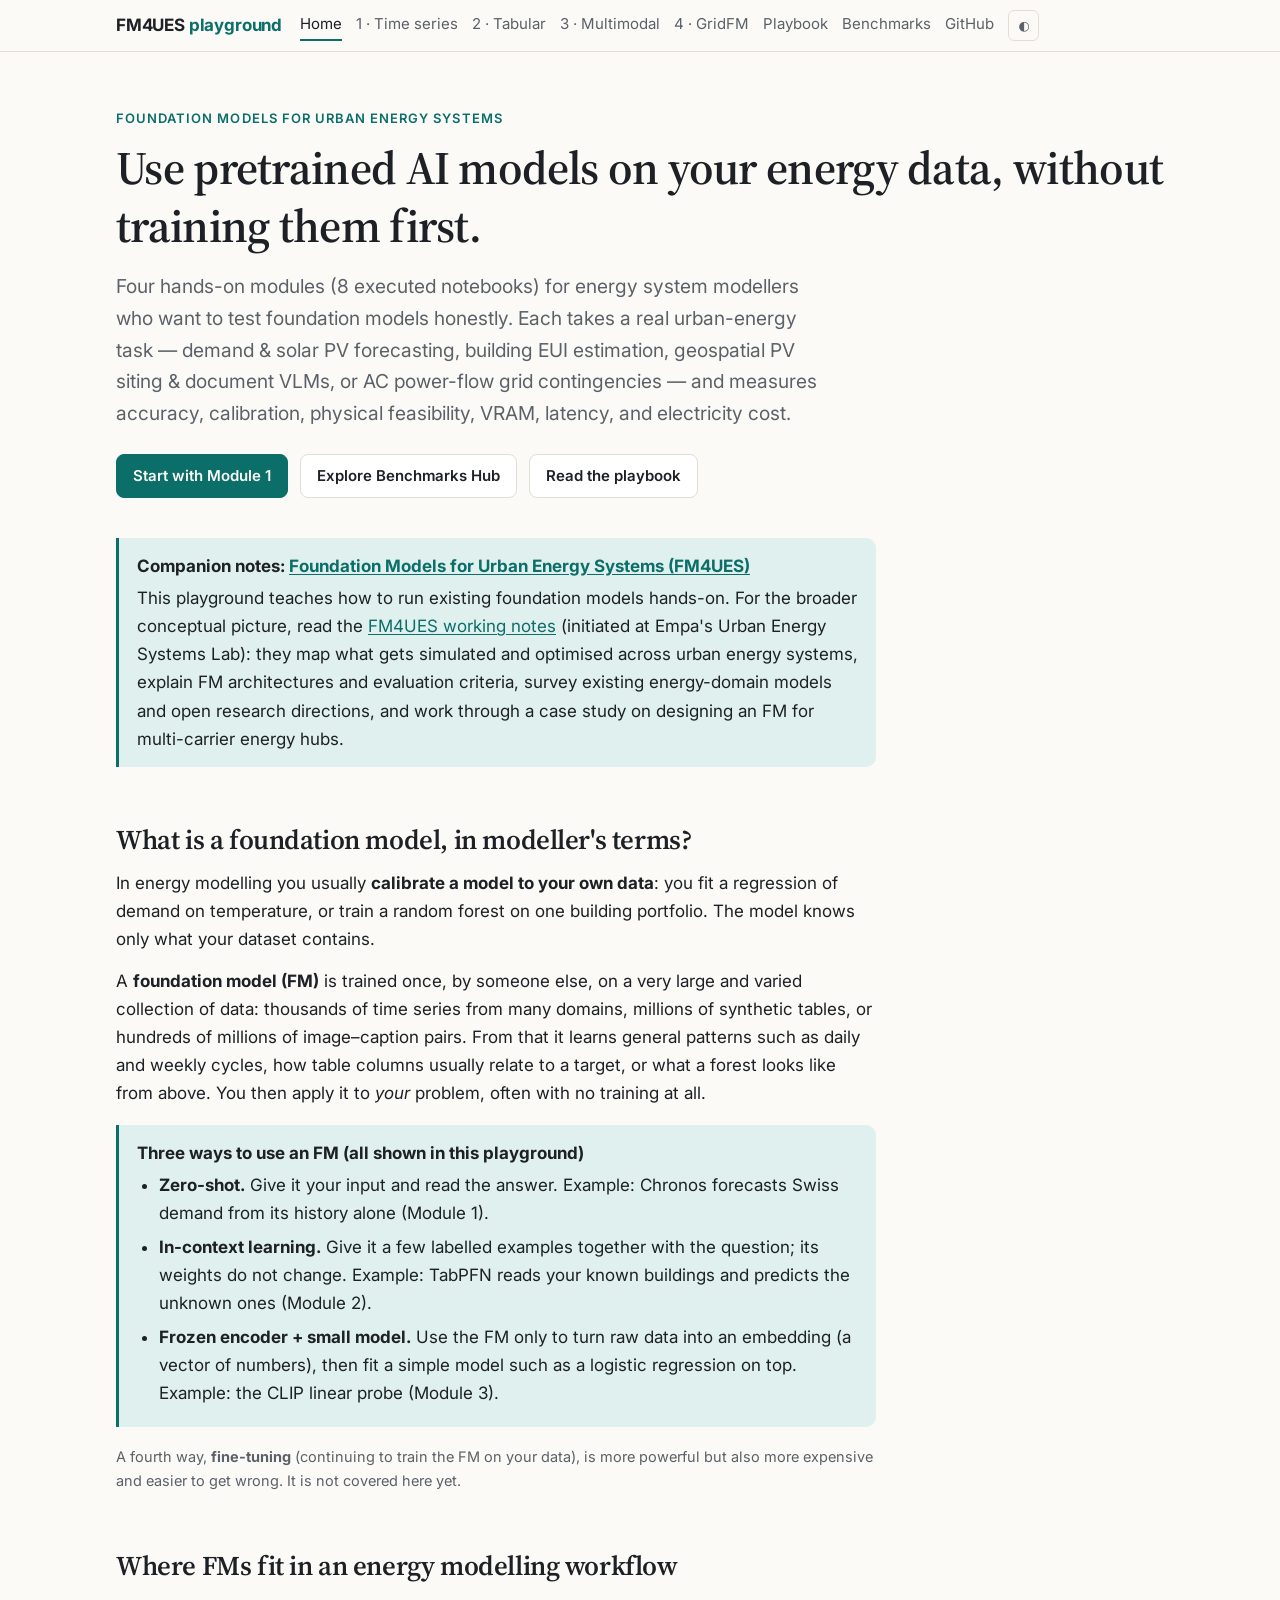
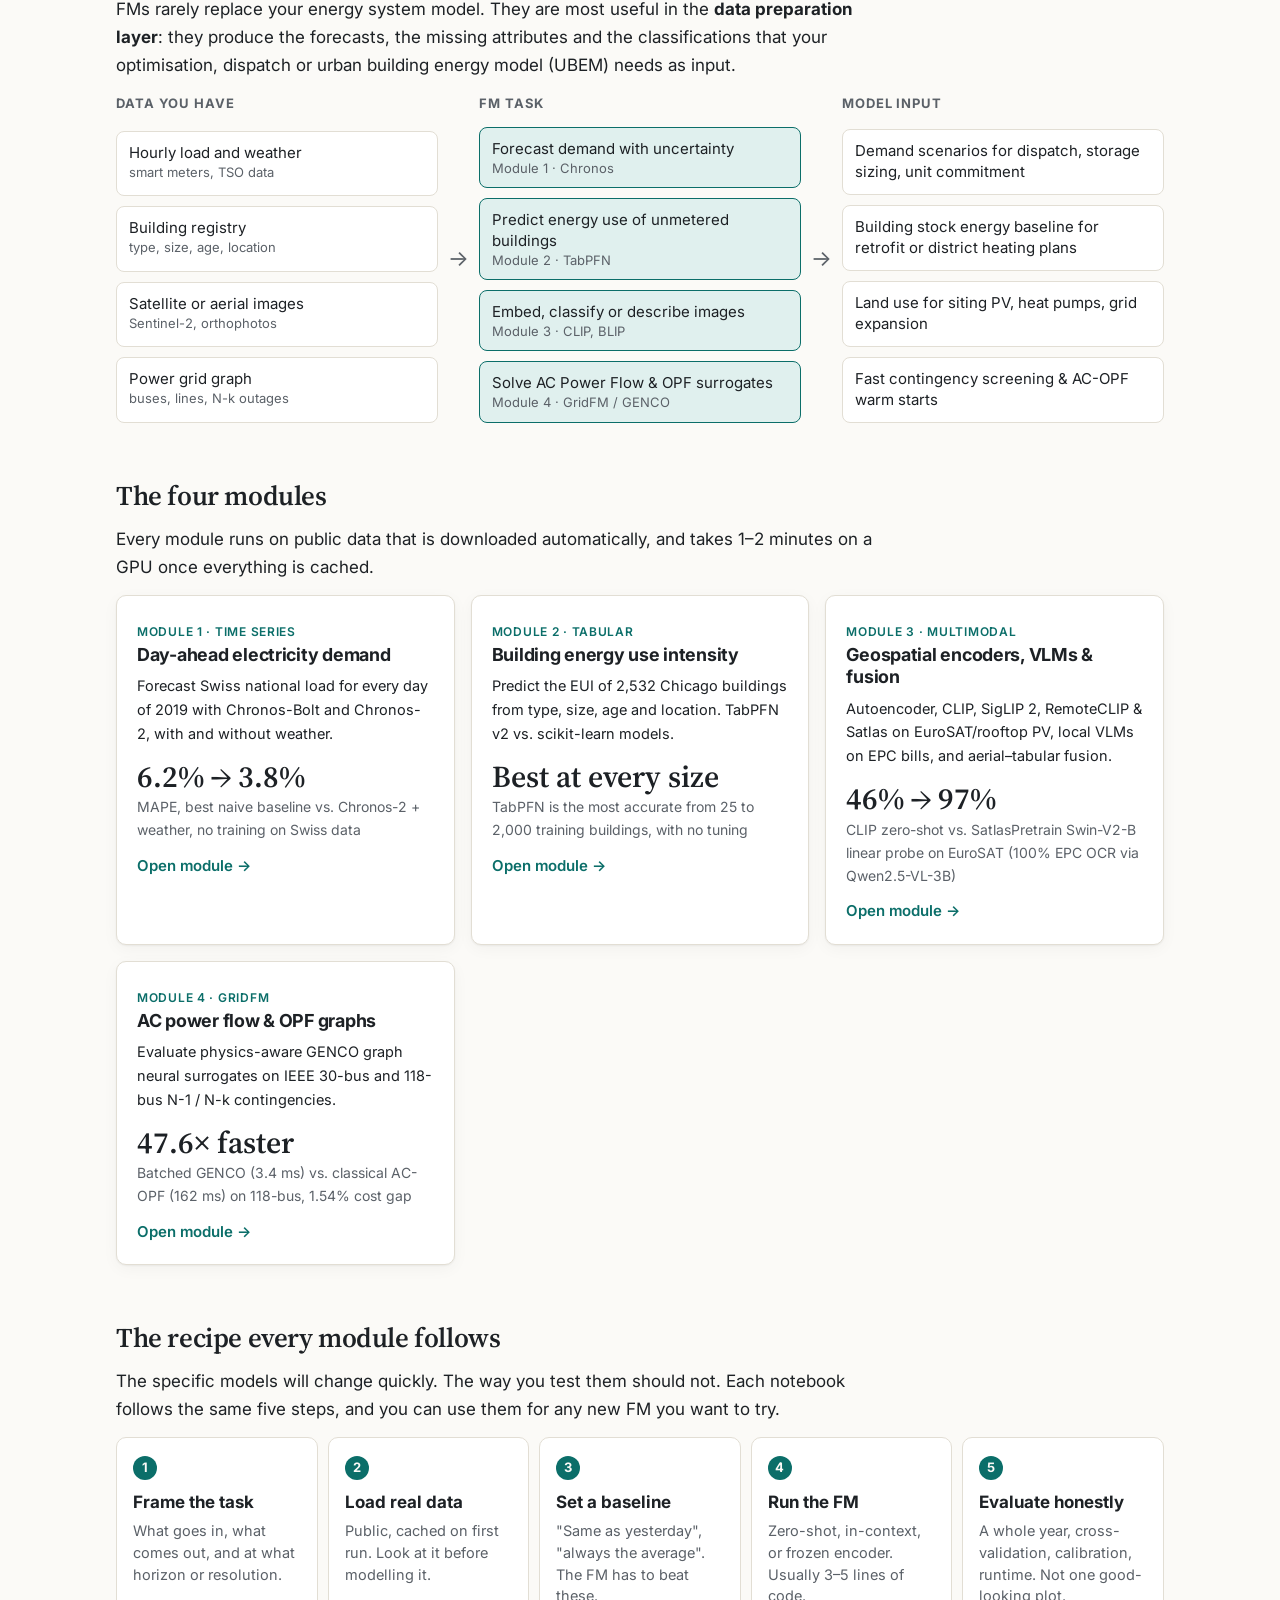
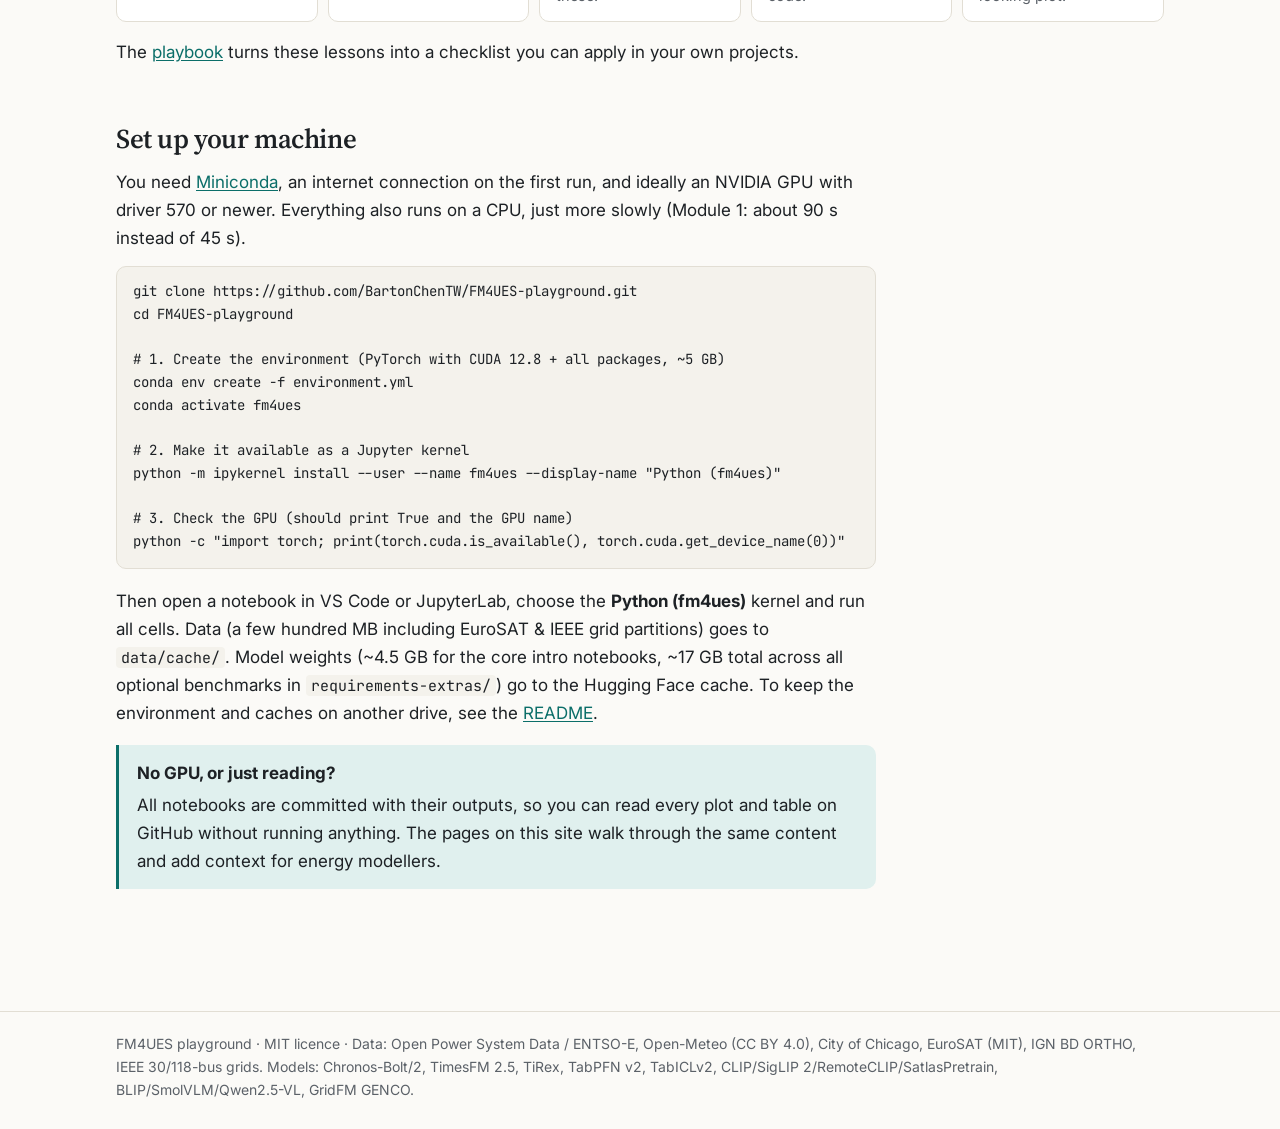
==== commit c504795c: "Phase 4: geospatial EO FMs, local VLMs, aerial-tabular fusion, and Benchmarks Hub - Add requirements" ====
--- a/docs/index.html
+++ b/docs/index.html
@@ -23,6 +23,7 @@
       <a href="module3.html">3 · Multimodal</a>
       <a href="module4.html">4 · GridFM</a>
       <a href="playbook.html">Playbook</a>
+      <a href="benchmarks.html">Benchmarks</a>
       <a class="gh" href="https://github.com/BartonChenTW/FM4UES-playground">GitHub</a>
       <button class="theme-toggle" type="button" aria-label="Toggle dark mode">◐</button>
     </nav>
@@ -35,14 +36,13 @@
   <p class="eyebrow">Foundation models for urban energy systems</p>
   <h1>Use pretrained AI models on your energy data, without training them first.</h1>
   <p class="lede">
-    Three short notebooks for energy system modellers who are new to foundation models (and maybe to Python).
-    Each one takes a task you already know, such as forecasting demand, estimating building energy use or reading
-    satellite images, and solves it with a pretrained model in a few lines of code. Each notebook also checks the
-    result honestly against simple baselines.
+    Four hands-on modules (8 executed notebooks) for energy system modellers who want to test foundation models honestly.
+    Each takes a real urban-energy task — demand &amp; solar PV forecasting, building EUI estimation, geospatial PV siting &amp; document VLMs,
+    or AC power-flow grid contingencies — and measures accuracy, calibration, physical feasibility, VRAM, latency, and electricity cost.
   </p>
   <div class="actions">
     <a class="btn primary" href="module1.html">Start with Module 1</a>
-    <a class="btn" href="#setup">Set up your machine</a>
+    <a class="btn" href="benchmarks.html">Explore Benchmarks Hub</a>
     <a class="btn" href="playbook.html">Read the playbook</a>
   </div>
 </div>
@@ -142,10 +142,10 @@
     </a>
     <a class="card" href="module3.html">
       <span class="tag">Module 3 · Multimodal</span>
-      <h3>Encoders, decoders, embeddings</h3>
-      <p class="small">Build a tiny load-profile autoencoder, then look inside CLIP and BLIP on Sentinel-2 land-use images.</p>
-      <div class="stat">46% → 88%</div>
-      <div class="stat-label">CLIP zero-shot vs. a linear probe on its frozen image embeddings (10 classes)</div>
+      <h3>Geospatial encoders, VLMs &amp; fusion</h3>
+      <p class="small">Autoencoder, CLIP, SigLIP 2, RemoteCLIP &amp; Satlas on EuroSAT/rooftop PV, local VLMs on EPC bills, and aerial–tabular fusion.</p>
+      <div class="stat">46% → 97%</div>
+      <div class="stat-label">CLIP zero-shot vs. SatlasPretrain Swin-V2-B linear probe on EuroSAT (100% EPC OCR via Qwen2.5-VL-3B)</div>
       <div class="more">Open module →</div>
     </a>
     <a class="card" href="module4.html">
@@ -195,7 +195,8 @@
 python -c "import torch; print(torch.cuda.is_available(), torch.cuda.get_device_name(0))"</code></pre>
   <p>
     Then open a notebook in VS Code or JupyterLab, choose the <b>Python (fm4ues)</b> kernel and run all cells.
-    Data (a few MB) goes to <code>data/cache/</code>. Model weights (about 4.5 GB for all three modules) go to the
+    Data (a few hundred MB including EuroSAT &amp; IEEE grid partitions) goes to <code>data/cache/</code>. Model weights (~4.5 GB for
+    the core intro notebooks, ~17 GB total across all optional benchmarks in <code>requirements-extras/</code>) go to the
     Hugging Face cache. To keep the environment and caches on another drive, see the
     <a href="https://github.com/BartonChenTW/FM4UES-playground#keeping-everything-on-a-data-drive-optional">README</a>.
   </p>
@@ -210,8 +211,8 @@
 
 <footer>
   <div class="inner">
-    FM4UES playground · MIT licence · Data: Open Power System Data / ENTSO-E, Open-Meteo (CC BY 4.0), City of Chicago, EuroSAT (MIT).
-    Models: Amazon Chronos, Prior Labs TabPFN v2, OpenAI CLIP, Salesforce BLIP.
+    FM4UES playground · MIT licence · Data: Open Power System Data / ENTSO-E, Open-Meteo (CC BY 4.0), City of Chicago, EuroSAT (MIT), IGN BD ORTHO, IEEE 30/118-bus grids.
+    Models: Chronos-Bolt/2, TimesFM 2.5, TiRex, TabPFN v2, TabICLv2, CLIP/SigLIP 2/RemoteCLIP/SatlasPretrain, BLIP/SmolVLM/Qwen2.5-VL, GridFM GENCO.
   </div>
 </footer>
 
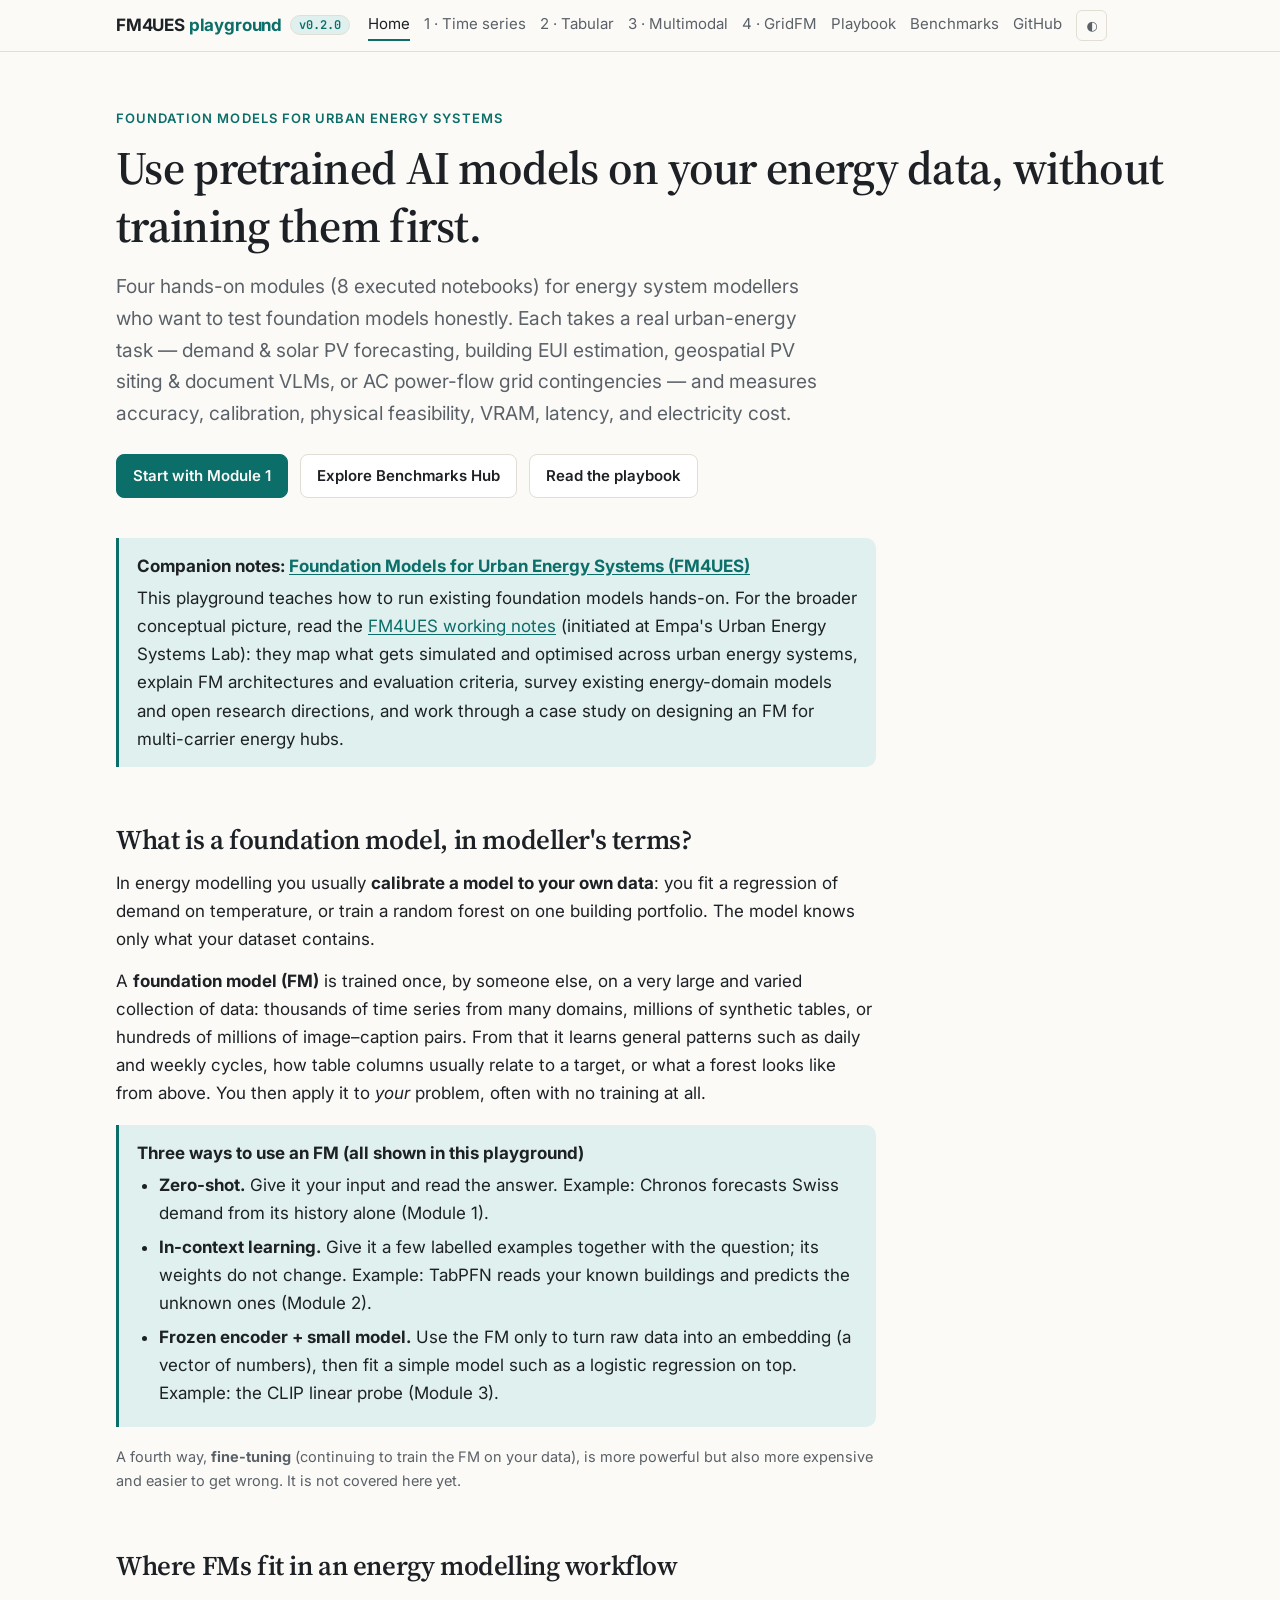
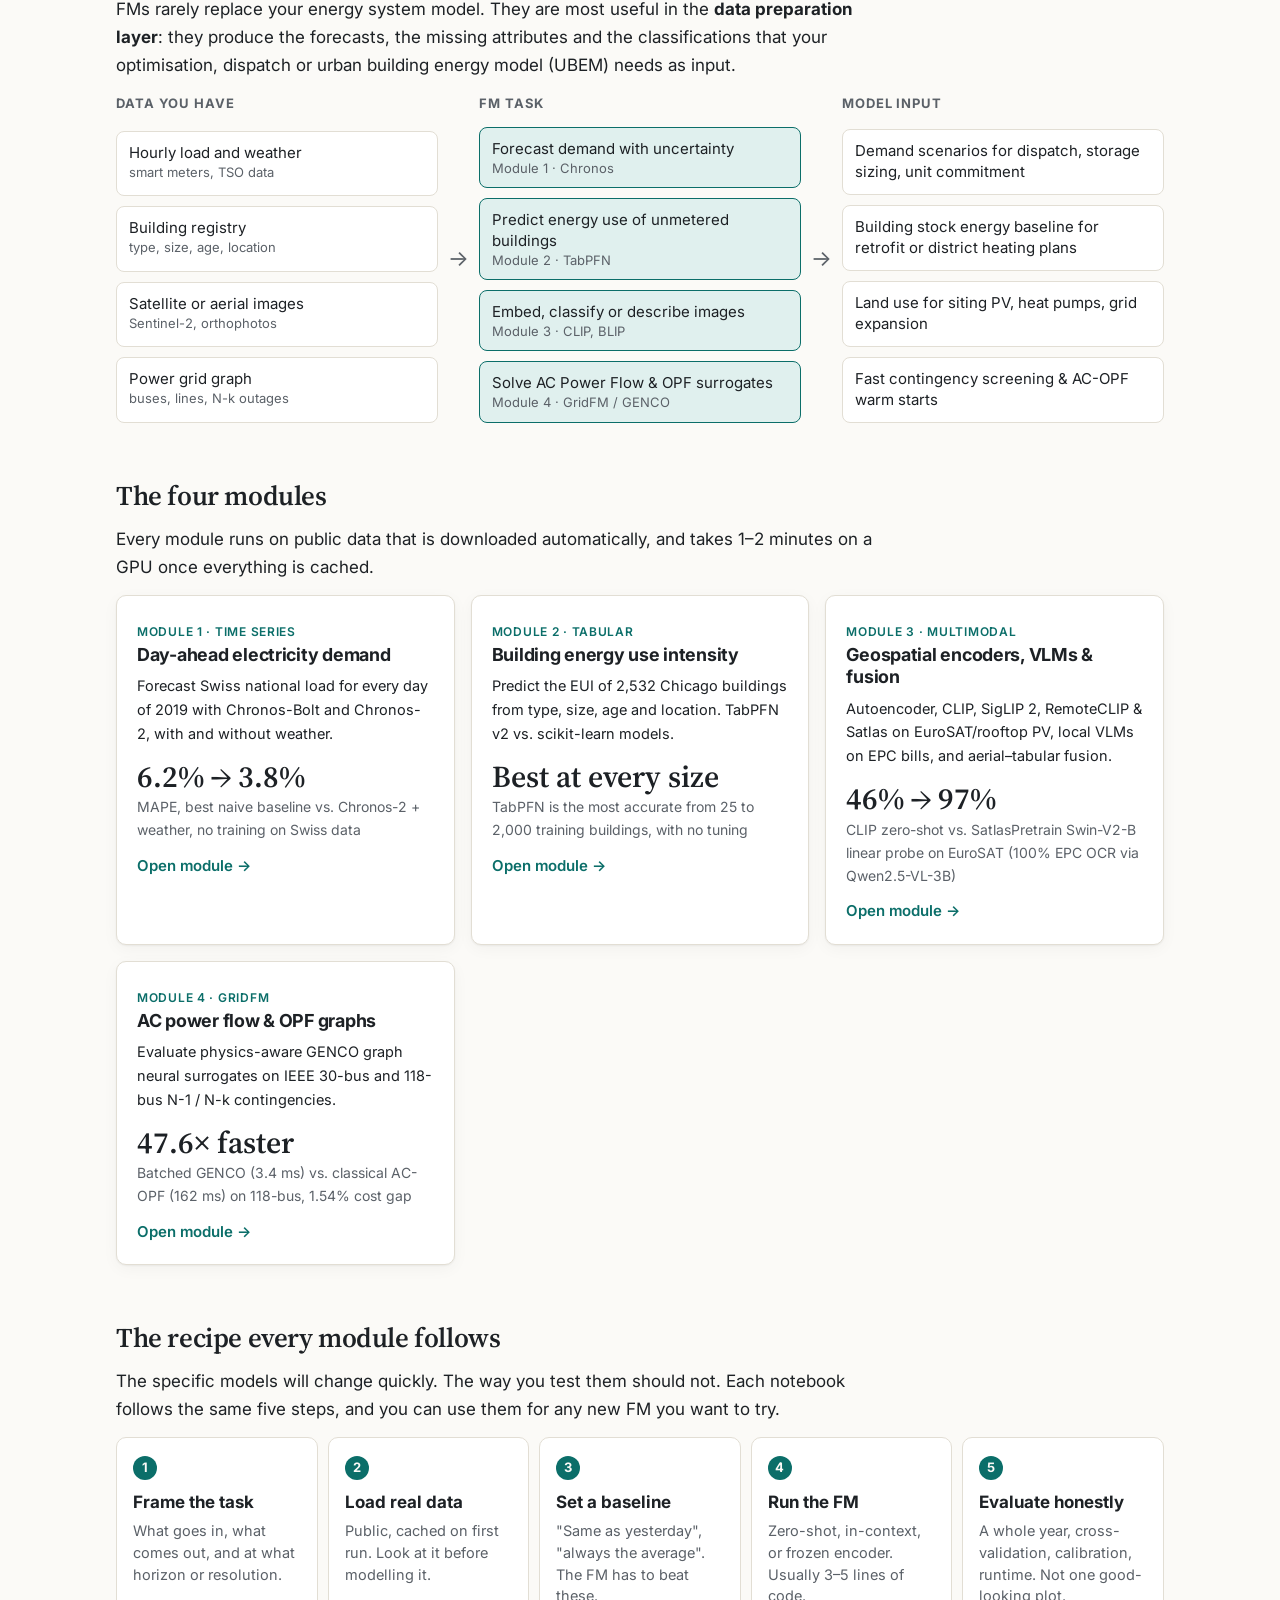
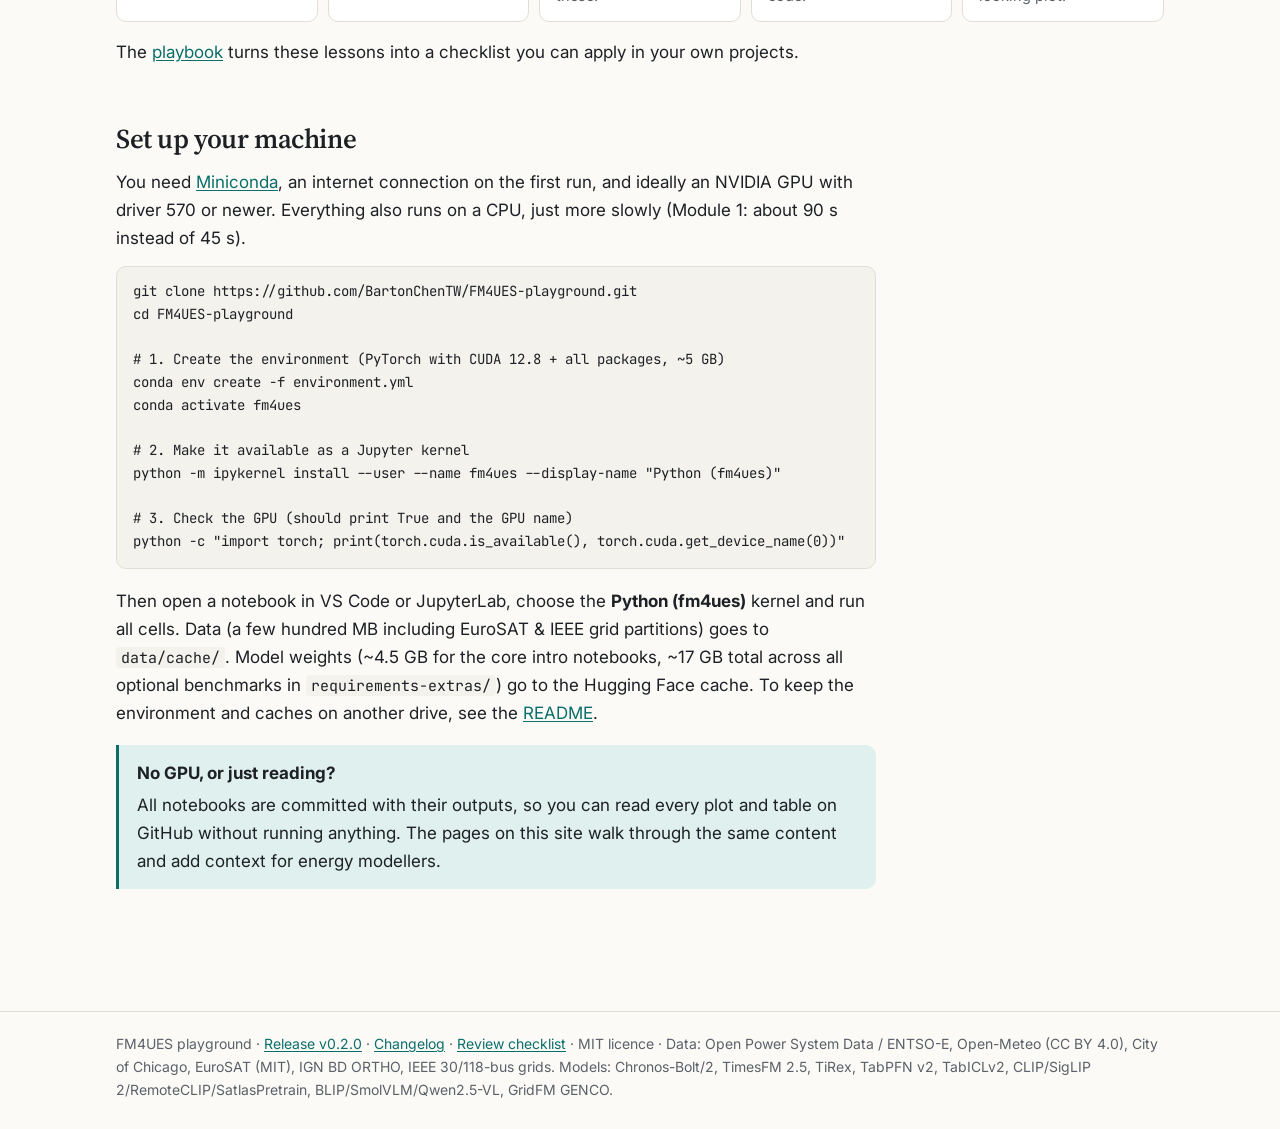
==== commit 6c2e657b: "v0.2.0: add review checklist, changelog, and release version badges - Add VERSION (0.2.0), CHANGELOG" ====
--- a/docs/index.html
+++ b/docs/index.html
@@ -15,7 +15,10 @@
 
 <header class="site-header">
   <div class="inner">
-    <a class="brand" href="index.html">FM4UES <span>playground</span></a>
+    <div class="brand-group">
+      <a class="brand" href="index.html">FM4UES <span>playground</span></a>
+      <a class="version-badge" href="https://github.com/BartonChenTW/FM4UES-playground/releases/tag/v0.2.0" title="Release v0.2.0 — changelog &amp; tags">v0.2.0</a>
+    </div>
     <nav class="site-nav">
       <a href="index.html" aria-current="page">Home</a>
       <a href="module1.html">1 · Time series</a>
@@ -211,7 +214,10 @@
 
 <footer>
   <div class="inner">
-    FM4UES playground · MIT licence · Data: Open Power System Data / ENTSO-E, Open-Meteo (CC BY 4.0), City of Chicago, EuroSAT (MIT), IGN BD ORTHO, IEEE 30/118-bus grids.
+    FM4UES playground · <a href="https://github.com/BartonChenTW/FM4UES-playground/releases/tag/v0.2.0">Release v0.2.0</a> ·
+    <a href="https://github.com/BartonChenTW/FM4UES-playground/blob/main/CHANGELOG.md">Changelog</a> ·
+    <a href="https://github.com/BartonChenTW/FM4UES-playground/blob/main/docs/to_review.md">Review checklist</a> ·
+    MIT licence · Data: Open Power System Data / ENTSO-E, Open-Meteo (CC BY 4.0), City of Chicago, EuroSAT (MIT), IGN BD ORTHO, IEEE 30/118-bus grids.
     Models: Chronos-Bolt/2, TimesFM 2.5, TiRex, TabPFN v2, TabICLv2, CLIP/SigLIP 2/RemoteCLIP/SatlasPretrain, BLIP/SmolVLM/Qwen2.5-VL, GridFM GENCO.
   </div>
 </footer>
--- a/docs/assets/style.css
+++ b/docs/assets/style.css
@@ -92,6 +92,13 @@
 }
 .brand { font-weight: 700; color: var(--text); text-decoration: none; letter-spacing: -.01em; }
 .brand span { color: var(--accent); }
+.brand-group { display: inline-flex; align-items: center; gap: 8px; }
+.version-badge {
+  font-family: var(--mono); font-size: 12px; font-weight: 600; line-height: 1;
+  padding: 3px 8px; border-radius: 999px; text-decoration: none;
+  background: var(--accent-soft); color: var(--accent); border: 1px solid var(--border);
+}
+.version-badge:hover { filter: brightness(1.05); text-decoration: underline; }
 .site-nav { display: flex; gap: 4px 14px; flex-wrap: wrap; font-size: 15px; }
 .site-nav a { color: var(--muted); text-decoration: none; padding: 2px 0; border-bottom: 2px solid transparent; }
 .site-nav a:hover { color: var(--text); }
